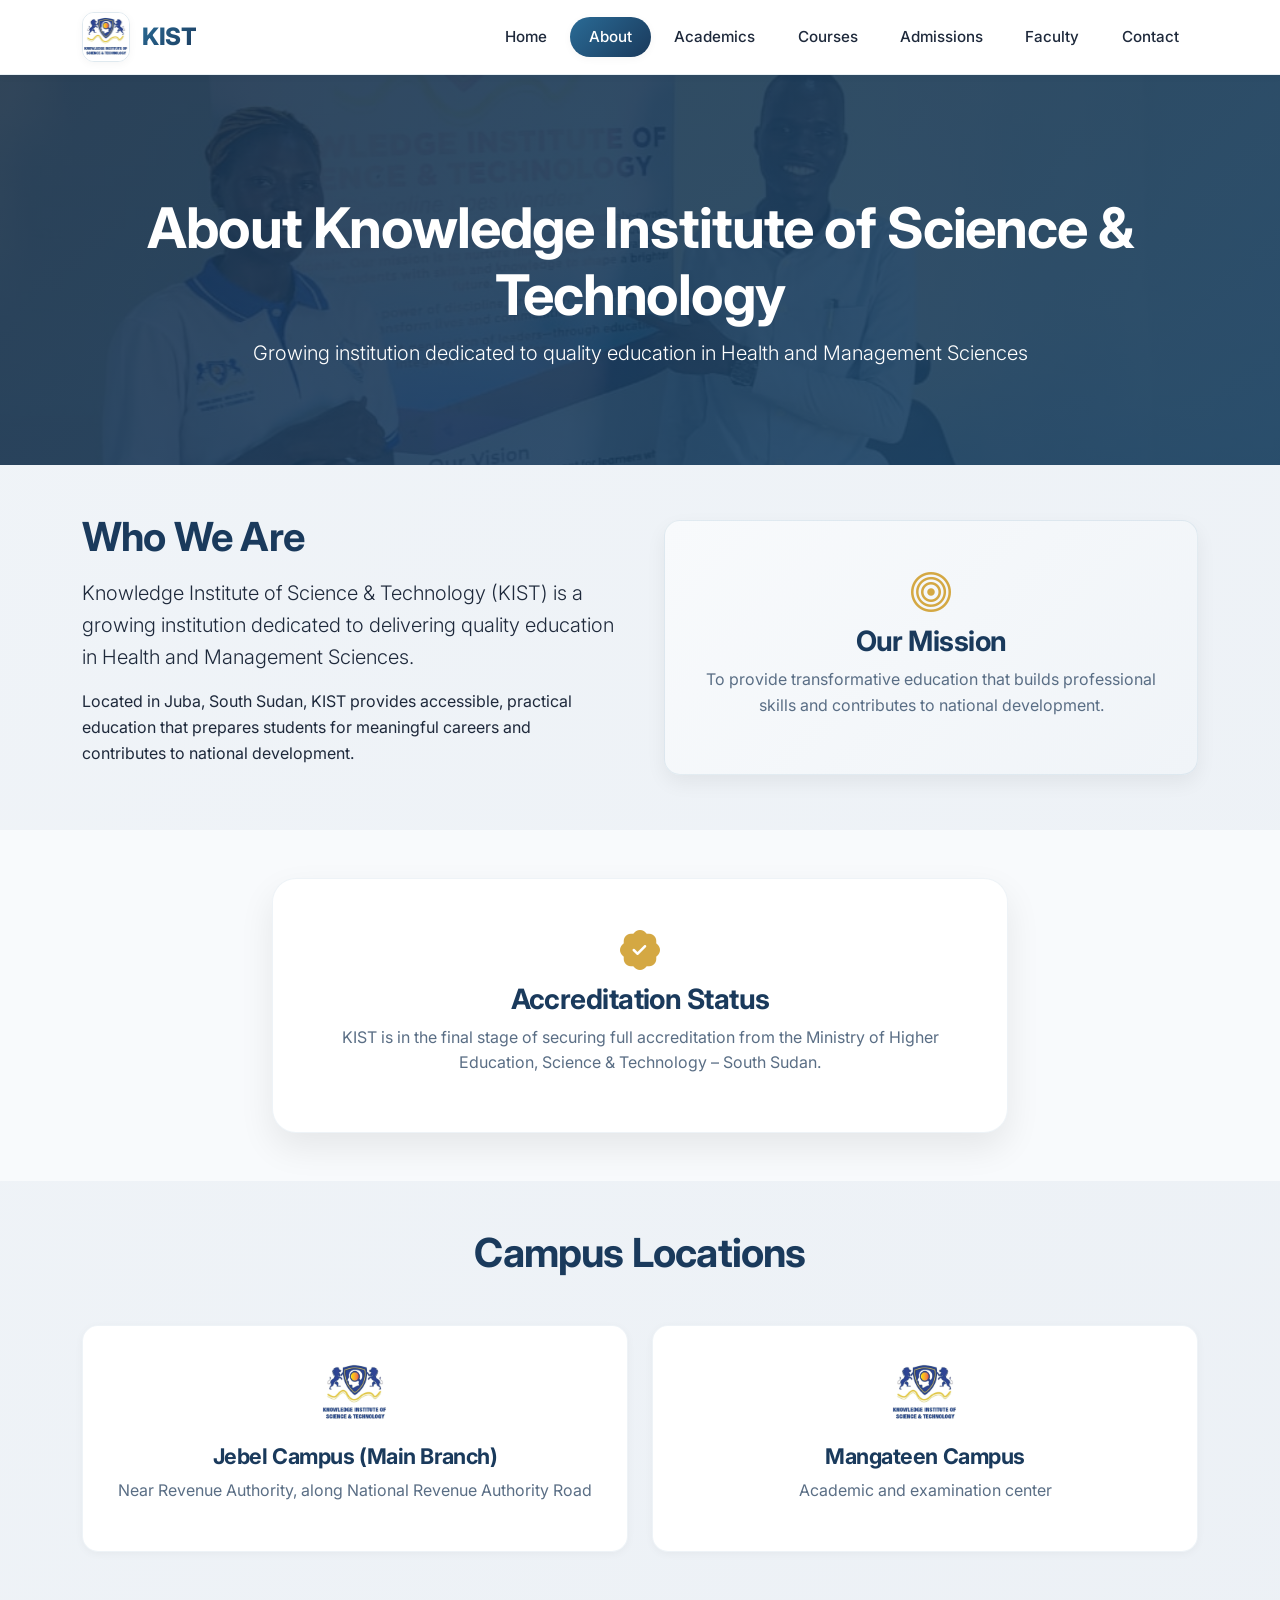
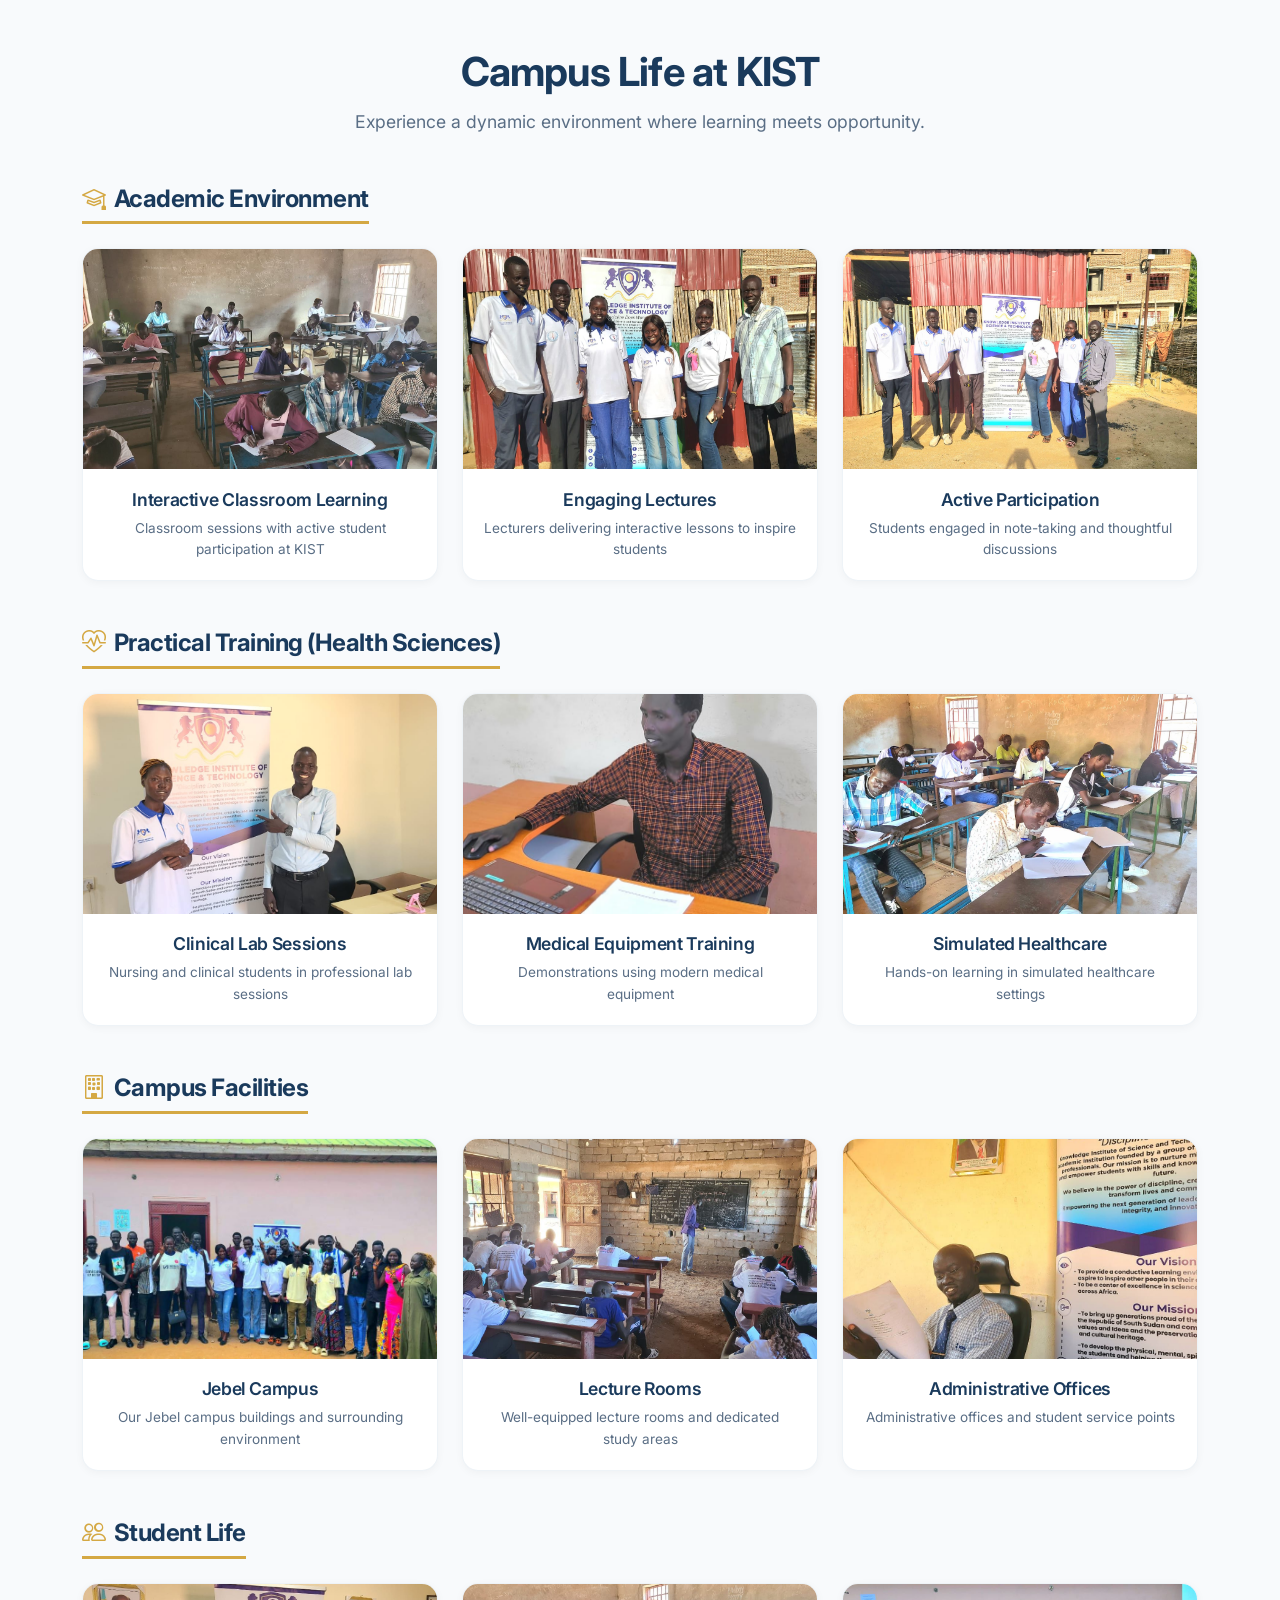
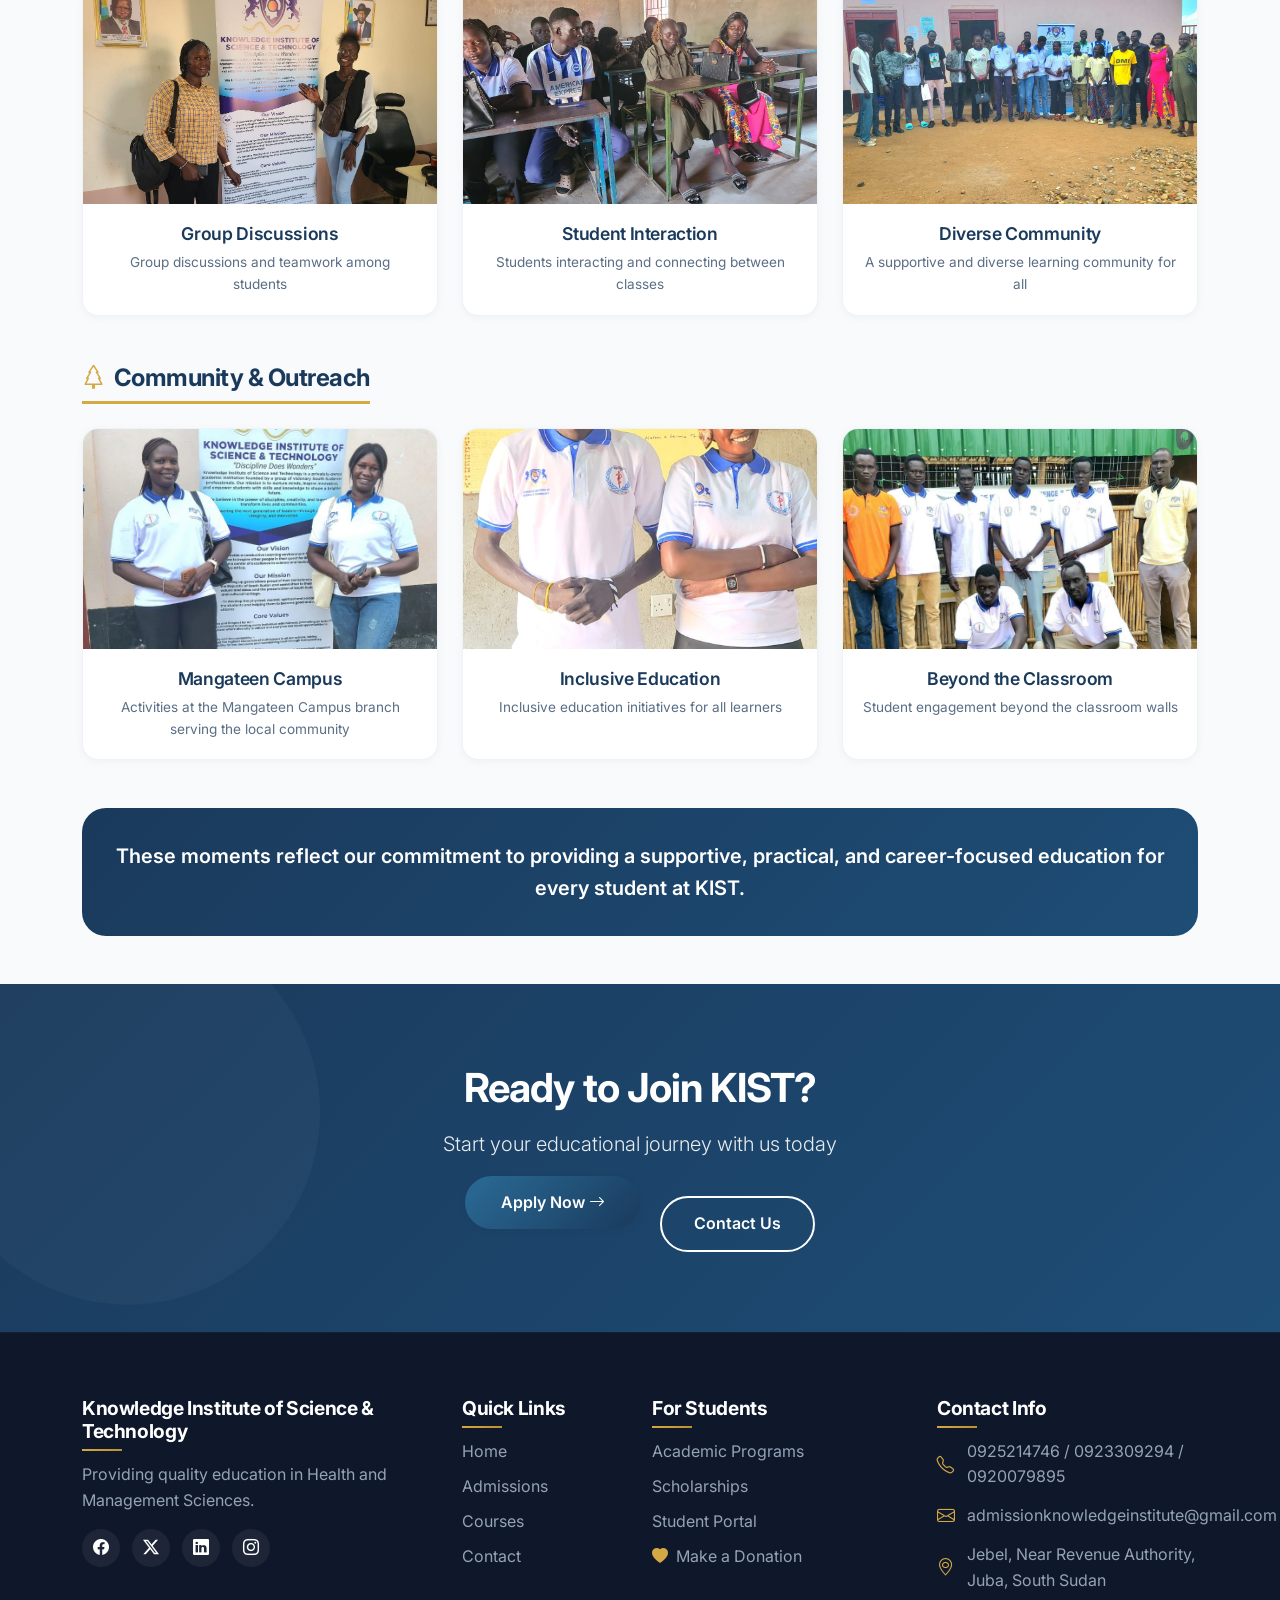
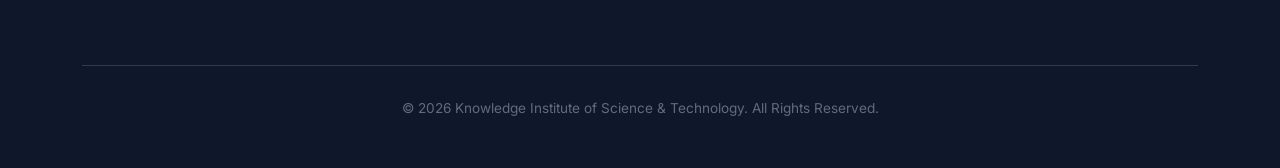
==== kist/about.html @ 772188c2 "Add files via upload" ====
<!DOCTYPE html>
<html lang="en">
<head>
  <meta charset="UTF-8">
  <meta name="viewport" content="width=device-width, initial-scale=1.0, viewport-fit=cover">
  <title>About Us – Knowledge Institute of Science & Technology</title>
  <!-- Google Fonts + Bootstrap + Icons + AOS -->
  <link href="https://fonts.googleapis.com/css2?family=Inter:opsz,wght@14..32,300;14..32,400;14..32,500;14..32,600;14..32,700;14..32,800&display=swap" rel="stylesheet">
  <link href="https://cdn.jsdelivr.net/npm/bootstrap@5.3.1/dist/css/bootstrap.min.css" rel="stylesheet">
  <link rel="stylesheet" href="https://cdn.jsdelivr.net/npm/bootstrap-icons@1.11.3/font/bootstrap-icons.min.css">
  <link href="https://unpkg.com/aos@2.3.1/dist/aos.css" rel="stylesheet">
  <link rel="stylesheet" href="css/style.css">
</head>
<body>

<!-- ========== HEADER ========== -->
<header class="site-header">
  <div class="container">
    <div class="header-inner">
      <div class="logo-area">
        <img src="images/logo.jpeg" alt="KIST Logo" class="logo-img" onerror="this.src='https://placehold.co/70x70?text=KIST'">
        <span class="logo-text">KIST</span>
      </div>
      <nav class="main-nav">
        <a href="index.html" class="nav-link">Home</a>
        <a href="about.html" class="nav-link active">About</a>
        <a href="academic.html" class="nav-link">Academics</a>
        <a href="courses.html" class="nav-link">Courses</a>
        <a href="admissions.html" class="nav-link">Admissions</a>
        <a href="faculty.html" class="nav-link">Faculty</a>
        <a href="contact.html" class="nav-link">Contact</a>
      </nav>
      <button class="mobile-toggle" id="mobileToggle" aria-label="Menu"><i class="bi bi-list"></i></button>
    </div>
  </div>
</header>

<!-- ========== PAGE TITLE WITH BACKGROUND IMAGE ========== -->
<section class="page-title-section" style="background: linear-gradient(rgba(0, 0, 0, 0.55), rgba(0, 0, 0, 0.55)), url('images/ki2.jpeg'); background-size: cover; background-position: center;">
  <div class="container text-center" data-aos="fade-up">
    <h1>About Knowledge Institute of Science & Technology</h1>
    <p class="lead">Growing institution dedicated to quality education in Health and Management Sciences</p>
  </div>
</section>

<!-- ========== WHO WE ARE ========== -->
<section class="who-we-are py-5">
  <div class="container">
    <div class="row align-items-center g-5">
      <div class="col-lg-6" data-aos="fade-right">
        <h2>Who We Are</h2>
        <p class="lead">Knowledge Institute of Science & Technology (KIST) is a growing institution dedicated to delivering quality education in Health and Management Sciences.</p>
        <p>Located in Juba, South Sudan, KIST provides accessible, practical education that prepares students for meaningful careers and contributes to national development.</p>
      </div>
      <div class="col-lg-6" data-aos="fade-left">
        <div class="mission-box">
          <i class="bi bi-bullseye fs-1 text-gold"></i>
          <h3>Our Mission</h3>
          <p>To provide transformative education that builds professional skills and contributes to national development.</p>
        </div>
      </div>
    </div>
  </div>
</section>

<!-- ========== ACCREDITATION STATUS ========== -->
<section class="accreditation-status py-5 bg-soft-light">
  <div class="container">
    <div class="row justify-content-center">
      <div class="col-lg-8 text-center" data-aos="fade-up">
        <div class="accreditation-card">
          <i class="bi bi-patch-check-fill fs-1 text-gold"></i>
          <h3>Accreditation Status</h3>
          <p>KIST is in the final stage of securing full accreditation from the Ministry of Higher Education, Science & Technology – South Sudan.</p>
        </div>
      </div>
    </div>
  </div>
</section>

<!-- ========== CAMPUS LOCATIONS WITH LOGOS ========== -->
<section class="campus-locations py-5">
  <div class="container">
    <div class="section-head text-center mb-5" data-aos="fade-up">
      <h2>Campus Locations</h2>
    </div>
    <div class="row g-4">
      <div class="col-md-6" data-aos="fade-up">
        <div class="location-card">
          <img src="images/logo.jpeg" alt="Jebel Campus" class="campus-logo-img" onerror="this.style.display='none'">
          <h4>Jebel Campus (Main Branch)</h4>
          <p>Near Revenue Authority, along National Revenue Authority Road</p>
        </div>
      </div>
      <div class="col-md-6" data-aos="fade-up" data-aos-delay="100">
        <div class="location-card">
          <img src="images/logo.jpeg" alt="Mangateen Campus" class="campus-logo-img" onerror="this.style.display='none'">
          <h4>Mangateen Campus</h4>
          <p>Academic and examination center</p>
        </div>
      </div>
    </div>
  </div>
</section>

<!-- ========== CAMPUS LIFE GALLERY SECTION ========== -->
<section class="about-gallery-section py-5 bg-soft-light">
  <div class="container">
    <div class="section-head text-center mb-5" data-aos="fade-up">
      <h2>Campus Life at KIST</h2>
      <p class="section-subtitle">Experience a dynamic environment where learning meets opportunity.</p>
    </div>

    <!-- Category 1: Academic Environment -->
    <div class="gallery-category mb-5" data-aos="fade-up">
      <h3 class="category-title"><i class="bi bi-mortarboard text-gold me-2"></i>Academic Environment</h3>
      <div class="row g-4">
        <div class="col-md-4">
          <div class="gallery-card">
            <img src="images/cl3.jpeg" alt="Classroom session at KIST" class="gallery-img" onerror="this.style.display='none'">
            <div class="gallery-caption"><h5>Interactive Classroom Learning</h5><p>Classroom sessions with active student participation at KIST</p></div>
          </div>
        </div>
        <div class="col-md-4">
          <div class="gallery-card">
            <img src="images/stud12.jpeg" alt="Interactive lecture at KIST" class="gallery-img" onerror="this.style.display='none'">
            <div class="gallery-caption"><h5>Engaging Lectures</h5><p>Lecturers delivering interactive lessons to inspire students</p></div>
          </div>
        </div>
        <div class="col-md-4">
          <div class="gallery-card">
            <img src="images/stud13.jpeg" alt="Student discussion at KIST" class="gallery-img" onerror="this.style.display='none'">
            <div class="gallery-caption"><h5>Active Participation</h5><p>Students engaged in note-taking and thoughtful discussions</p></div>
          </div>
        </div>
      </div>
    </div>

    <!-- Category 2: Practical Training (Health Sciences) -->
    <div class="gallery-category mb-5" data-aos="fade-up" data-aos-delay="50">
      <h3 class="category-title"><i class="bi bi-heart-pulse text-gold me-2"></i>Practical Training (Health Sciences)</h3>
      <div class="row g-4">
        <div class="col-md-4">
          <div class="gallery-card">
            <img src="images/ki2.jpeg" alt="Nursing lab at KIST" class="gallery-img" onerror="this.style.display='none'">
            <div class="gallery-caption"><h5>Clinical Lab Sessions</h5><p>Nursing and clinical students in professional lab sessions</p></div>
          </div>
        </div>
        <div class="col-md-4">
          <div class="gallery-card">
            <img src="images/stud15.jpeg" alt="Medical equipment training at KIST" class="gallery-img" onerror="this.style.display='none'">
            <div class="gallery-caption"><h5>Medical Equipment Training</h5><p>Demonstrations using modern medical equipment</p></div>
          </div>
        </div>
        <div class="col-md-4">
          <div class="gallery-card">
            <img src="images/stud14.jpeg" alt="Simulated healthcare training at KIST" class="gallery-img" onerror="this.style.display='none'">
            <div class="gallery-caption"><h5>Simulated Healthcare</h5><p>Hands-on learning in simulated healthcare settings</p></div>
          </div>
        </div>
      </div>
    </div>

    <!-- Category 3: Campus Facilities -->
    <div class="gallery-category mb-5" data-aos="fade-up" data-aos-delay="100">
      <h3 class="category-title"><i class="bi bi-building text-gold me-2"></i>Campus Facilities</h3>
      <div class="row g-4">
        <div class="col-md-4">
          <div class="gallery-card">
            <img src="images/back2.jpeg" alt="Jebel Campus KIST" class="gallery-img" onerror="this.style.display='none'">
            <div class="gallery-caption"><h5>Jebel Campus</h5><p>Our Jebel campus buildings and surrounding environment</p></div>
          </div>
        </div>
        <div class="col-md-4">
          <div class="gallery-card">
            <img src="images/cl2.jpeg" alt="Lecture room at KIST" class="gallery-img" onerror="this.style.display='none'">
            <div class="gallery-caption"><h5>Lecture Rooms</h5><p>Well-equipped lecture rooms and dedicated study areas</p></div>
          </div>
        </div>
        <div class="col-md-4">
          <div class="gallery-card">
            <img src="images/back5.jpeg" alt="Administrative office at KIST" class="gallery-img" onerror="this.style.display='none'">
            <div class="gallery-caption"><h5>Administrative Offices</h5><p>Administrative offices and student service points</p></div>
          </div>
        </div>
      </div>
    </div>

    <!-- Category 4: Student Life -->
    <div class="gallery-category mb-5" data-aos="fade-up" data-aos-delay="150">
      <h3 class="category-title"><i class="bi bi-people text-gold me-2"></i>Student Life</h3>
      <div class="row g-4">
        <div class="col-md-4">
          <div class="gallery-card">
            <img src="images/stud2.jpeg" alt="Group discussion at KIST" class="gallery-img" onerror="this.style.display='none'">
            <div class="gallery-caption"><h5>Group Discussions</h5><p>Group discussions and teamwork among students</p></div>
          </div>
        </div>
        <div class="col-md-4">
          <div class="gallery-card">
            <img src="images/stud3.jpeg" alt="Students interacting at KIST" class="gallery-img" onerror="this.style.display='none'">
            <div class="gallery-caption"><h5>Student Interaction</h5><p>Students interacting and connecting between classes</p></div>
          </div>
        </div>
        <div class="col-md-4">
          <div class="gallery-card">
            <img src="images/co1.jpeg" alt="Diverse community at KIST" class="gallery-img" onerror="this.style.display='none'">
            <div class="gallery-caption"><h5>Diverse Community</h5><p>A supportive and diverse learning community for all</p></div>
          </div>
        </div>
      </div>
    </div>

    <!-- Category 5: Community & Outreach -->
    <div class="gallery-category mb-5" data-aos="fade-up" data-aos-delay="200">
      <h3 class="category-title"><i class="bi bi-tree text-gold me-2"></i>Community & Outreach</h3>
      <div class="row g-4">
        <div class="col-md-4">
          <div class="gallery-card">
            <img src="images/ki1.jpeg" alt="Mangateen Campus" class="gallery-img" onerror="this.style.display='none'">
            <div class="gallery-caption"><h5>Mangateen Campus</h5><p>Activities at the Mangateen Campus branch serving the local community</p></div>
          </div>
        </div>
        <div class="col-md-4">
          <div class="gallery-card">
            <img src="images/stud1.jpeg" alt="Outreach program at KIST" class="gallery-img" onerror="this.style.display='none'">
            <div class="gallery-caption"><h5>Inclusive Education</h5><p>Inclusive education initiatives for all learners</p></div>
          </div>
        </div>
        <div class="col-md-4">
          <div class="gallery-card">
            <img src="images/back00.jpeg" alt="Community engagement at KIST" class="gallery-img" onerror="this.style.display='none'">
            <div class="gallery-caption"><h5>Beyond the Classroom</h5><p>Student engagement beyond the classroom walls</p></div>
          </div>
        </div>
      </div>
    </div>

    <!-- Closing Line -->
    <div class="row mt-5">
      <div class="col-12 text-center" data-aos="fade-up">
        <div class="gallery-closing">
          <p class="lead fw-semibold">These moments reflect our commitment to providing a supportive, practical, and career-focused education for every student at KIST.</p>
        </div>
      </div>
    </div>
  </div>
</section>

<!-- ========== CTA SECTION ========== -->
<section class="cta-banner">
  <div class="container text-center">
    <h2>Ready to Join KIST?</h2>
    <p class="lead">Start your educational journey with us today</p>
    <a href="admissions.html" class="btn-gold btn-lg me-3">Apply Now <i class="bi bi-arrow-right"></i></a>
    <a href="contact.html" class="btn-outline-light-custom">Contact Us</a>
  </div>
</section>

<!-- ========== FOOTER ========== -->
<footer>
  <div class="container">
    <div class="row">
      <div class="col-lg-4 mb-4">
        <h5>Knowledge Institute of Science & Technology</h5>
        <p>Providing quality education in Health and Management Sciences.</p>
        <div class="social-icons">
          <a href="https://www.facebook.com/nextstep211" target="_blank"><i class="bi bi-facebook"></i></a>
          <a href="#"><i class="bi bi-twitter-x"></i></a>
          <a href="#"><i class="bi bi-linkedin"></i></a>
          <a href="#"><i class="bi bi-instagram"></i></a>
        </div>
      </div>
      <div class="col-lg-2 col-md-6 mb-4">
        <h5>Quick Links</h5>
        <ul>
          <li><a href="index.html">Home</a></li>
          <li><a href="admissions.html">Admissions</a></li>
          <li><a href="courses.html">Courses</a></li>
          <li><a href="contact.html">Contact</a></li>
        </ul>
      </div>
      <div class="col-lg-3 col-md-6 mb-4">
        <h5>For Students</h5>
        <ul>
          <li><a href="academic.html">Academic Programs</a></li>
          <li><a href="#">Scholarships</a></li>
          <li><a href="#">Student Portal</a></li>
          <li><a href="mailto:partnerkist@gmail.com?subject=Donation%20Inquiry" class="donation-link"><i class="bi bi-heart-fill text-gold me-2"></i>Make a Donation</a></li>
        </ul>
      </div>
      <div class="col-lg-3 mb-4">
        <h5>Contact Info</h5>
        <ul class="contact-list">
          <li><i class="bi bi-telephone"></i> 0925214746 / 0923309294 / 0920079895</li>
          <li><i class="bi bi-envelope"></i> admissionknowledgeinstitute@gmail.com</li>
          <li><i class="bi bi-geo-alt"></i> Jebel, Near Revenue Authority, Juba, South Sudan</li>
        </ul>
      </div>
    </div>
    <hr>
    <div class="copyright">
      <p>© 2026 Knowledge Institute of Science & Technology. All Rights Reserved.</p>
    </div>
  </div>
</footer>


<script src="https://cdn.jsdelivr.net/npm/bootstrap@5.3.1/dist/js/bootstrap.bundle.min.js"></script>
<script src="https://unpkg.com/aos@2.3.1/dist/aos.js"></script>
<script src="js/script.js"></script>
<script> AOS.init({ duration: 800, once: true }); </script>
</body>
</html>
---- kist/css/style.css ----
/* ========================================
   KIST UNIVERSITY - ELEGANT BLUE THEME
   Clean, Professional, Sophisticated Design
   Reduced Animations Version
   ======================================== */

/* ---------- CSS VARIABLES / ROOT ---------- */
:root {
    --primary-dark: #1a3a5c;
    --primary-deep: #1e4d76;
    --primary-mid: #2a6b96;
    --primary-light: #3a86b8;
    --accent-gold: #d4a843;
    --accent-gold-dark: #b8922e;
    --accent-gold-light: #faf5e8;
    --accent-gold-gradient: linear-gradient(135deg, #d4a843, #b8922e);
    --gray-light: #f8fafc;
    --gray-mid: #eef2f8;
    --gray-dark: #64748b;
    --text-dark: #1e293b;
    --text-muted: #5a6e85;
    --white: #ffffff;
    --black: #0f172a;
    --shadow-sm: 0 2px 8px rgba(0, 0, 0, 0.04);
    --shadow-md: 0 8px 20px rgba(0, 0, 0, 0.06);
    --shadow-lg: 0 15px 35px rgba(0, 0, 0, 0.08);
    --shadow-xl: 0 25px 45px rgba(0, 0, 0, 0.1);
    --border-radius: 1rem;
    --border-radius-sm: 0.75rem;
    --border-radius-lg: 1.5rem;
    /* Reduced animation - slower and smoother */
    --transition: all 0.4s ease-out;
}

* {
    margin: 0;
    padding: 0;
    box-sizing: border-box;
}

body {
    font-family: 'Inter', sans-serif;
    color: var(--text-dark);
    line-height: 1.6;
    background: linear-gradient(135deg, #f0f4f8 0%, #e8edf3 100%);
    overflow-x: hidden;
    scroll-behavior: smooth;
}

/* ---------- TYPOGRAPHY ---------- */
h1, h2, h3, h4, h5, h6 {
    font-weight: 700;
    line-height: 1.2;
    letter-spacing: -0.02em;
    color: var(--primary-dark);
}

h1 { font-size: 3.5rem; }
h2 { font-size: 2.5rem; margin-bottom: 1rem; position: relative; }
h3 { font-size: 1.75rem; }
h4 { font-size: 1.35rem; }

.section-title {
    font-size: 2.2rem;
    margin-bottom: 0.75rem;
    position: relative;
    display: inline-block;
    color: var(--primary-dark);
}

.section-title:after {
    content: '';
    position: absolute;
    bottom: -12px;
    left: 50%;
    transform: translateX(-50%);
    width: 60px;
    height: 3px;
    background: var(--accent-gold-gradient);
    border-radius: 3px;
}

.section-subtitle {
    color: var(--text-muted);
    font-size: 1.1rem;
    max-width: 700px;
    margin: 0 auto;
}

.section-head {
    text-align: center;
    margin-bottom: 3rem;
}

.section-head h2 {
    margin-bottom: 0.75rem;
    color: var(--primary-dark);
}

.highlight {
    background: var(--accent-gold-gradient);
    -webkit-background-clip: text;
    background-clip: text;
    color: transparent;
}

.text-gold {
    color: var(--accent-gold) !important;
}

.bg-soft-light {
    background-color: var(--gray-light);
}

/* ---------- HEADER & NAVIGATION ---------- */
.site-header {
    background-color: var(--white);
    padding: 0.75rem 0;
    position: sticky;
    top: 0;
    z-index: 1030;
    box-shadow: var(--shadow-sm);
    backdrop-filter: blur(10px);
    background-color: rgba(255, 255, 255, 0.98);
    border-bottom: 1px solid rgba(42, 107, 150, 0.1);
}

.header-inner {
    display: flex;
    justify-content: space-between;
    align-items: center;
    flex-wrap: wrap;
}

.logo-area {
    display: flex;
    align-items: center;
    gap: 0.75rem;
}

.logo-img {
    height: 50px;
    width: auto;
    border-radius: 12px;
    object-fit: cover;
    box-shadow: var(--shadow-sm);
    border: 1px solid rgba(42, 107, 150, 0.15);
}

.logo-text {
    font-size: 1.5rem;
    font-weight: 800;
    letter-spacing: -0.5px;
    background: linear-gradient(135deg, var(--primary-mid), var(--primary-dark));
    -webkit-background-clip: text;
    background-clip: text;
    color: transparent;
}

.main-nav {
    display: flex;
    gap: 0.25rem;
    flex-wrap: wrap;
}

.main-nav .nav-link {
    color: var(--text-dark);
    text-decoration: none;
    padding: 0.5rem 1.2rem;
    font-weight: 500;
    border-radius: 50px;
    transition: var(--transition);
    font-size: 0.95rem;
}

.main-nav .nav-link:hover,
.main-nav .nav-link.active {
    background: linear-gradient(135deg, var(--primary-mid), var(--primary-dark));
    color: var(--white);
    box-shadow: var(--shadow-sm);
}

.mobile-toggle {
    display: none;
    background: none;
    border: none;
    color: var(--primary-dark);
    font-size: 1.8rem;
    cursor: pointer;
}

/* Responsive Nav */
@media (max-width: 992px) {
    .main-nav {
        display: none;
        width: 100%;
        flex-direction: column;
        align-items: center;
        margin-top: 1rem;
        background: var(--white);
        padding: 1rem;
        border-radius: var(--border-radius-sm);
        box-shadow: var(--shadow-md);
    }
    .main-nav.show {
        display: flex;
    }
    .mobile-toggle {
        display: block;
    }
    .header-inner {
        flex-wrap: wrap;
    }
}

/* ---------- BUTTONS ---------- */
.btn-gold {
    background: linear-gradient(135deg, var(--primary-mid), var(--primary-dark));
    color: var(--white);
    font-weight: 600;
    padding: 0.85rem 2.2rem;
    border-radius: 50px;
    text-decoration: none;
    display: inline-block;
    transition: var(--transition);
    border: none;
    font-size: 1rem;
    box-shadow: var(--shadow-sm);
    position: relative;
    overflow: hidden;
}

.btn-gold:hover {
    transform: translateY(-3px);
    box-shadow: var(--shadow-md);
    color: var(--white);
}

.btn-outline-light-custom {
    background: transparent;
    border: 2px solid var(--white);
    color: var(--white);
    padding: 0.8rem 2rem;
    border-radius: 50px;
    font-weight: 600;
    text-decoration: none;
    transition: var(--transition);
    display: inline-block;
}

.btn-outline-light-custom:hover {
    background: var(--white);
    color: var(--primary-dark);
    transform: translateY(-3px);
}

.btn-outline-primary-custom {
    border: 2px solid var(--primary-mid);
    color: var(--primary-mid);
    padding: 0.6rem 1.6rem;
    border-radius: 50px;
    text-decoration: none;
    font-weight: 600;
    transition: var(--transition);
    display: inline-block;
    background: transparent;
}

.btn-outline-primary-custom:hover {
    background: var(--primary-mid);
    color: var(--white);
    transform: translateY(-3px);
}

.btn-sm {
    padding: 0.4rem 1.2rem;
    font-size: 0.85rem;
}

/* ---------- HERO SECTION WITH BACKGROUND IMAGES ---------- */
.hero-section {
    position: relative;
    min-height: 85vh;
    display: flex;
    align-items: center;
    text-align: center;
    color: var(--white);
    overflow: hidden;
}

.hero-slider {
    position: absolute;
    top: 0;
    left: 0;
    width: 100%;
    height: 100%;
    z-index: 0;
}

.hero-slider .slide {
    position: absolute;
    top: 0;
    left: 0;
    width: 100%;
    height: 100%;
    background-size: cover;
    background-position: center;
    opacity: 0;
    transition: opacity 1s ease-in-out;
    z-index: 0;
}

.hero-slider .slide.active {
    opacity: 1;
}

/* Darker blue overlay for better text contrast */
.hero-overlay {
    position: absolute;
    top: 0;
    left: 0;
    width: 100%;
    height: 100%;
    background: linear-gradient(135deg, rgba(26, 58, 92, 0.75), rgba(30, 77, 118, 0.8));
    z-index: 1;
}

.hero-section .container {
    position: relative;
    z-index: 2;
}

.hero-content {
    max-width: 800px;
    margin: 0 auto;
    padding: 3rem 0;
}

.hero-section h1 {
    font-size: 3.2rem;
    margin-bottom: 1.2rem;
    text-shadow: 2px 2px 8px rgba(0, 0, 0, 0.3);
    color: #ffffff !important;
}

.hero-section h1 .highlight {
    background: var(--accent-gold-gradient);
    -webkit-background-clip: text;
    background-clip: text;
    color: transparent;
    text-shadow: none;
}

.hero-subheadline {
    font-size: 1.2rem;
    margin-bottom: 2rem;
    opacity: 0.95;
    color: #ffffff !important;
}

/* Slider Navigation Dots */
.slider-dots {
    position: absolute;
    bottom: 30px;
    left: 50%;
    transform: translateX(-50%);
    display: flex;
    gap: 12px;
    z-index: 10;
}

.slider-dots .dot {
    width: 10px;
    height: 10px;
    background-color: rgba(255, 255, 255, 0.5);
    border-radius: 50%;
    cursor: pointer;
    transition: all 0.3s ease;
}

.slider-dots .dot.active {
    background-color: var(--accent-gold);
    width: 30px;
    border-radius: 10px;
}

.slider-dots .dot:hover {
    background-color: var(--accent-gold);
}

/* ---------- PAGE TITLE SECTION ---------- */
.page-title-section {
    padding: 120px 0 80px;
    background-size: cover;
    background-position: center;
    background-repeat: no-repeat;
    color: white;
    text-align: center;
    min-height: 320px;
    display: flex;
    align-items: center;
    width: 100%;
    position: relative;
}

/* Darker blue overlay for page titles */
.page-title-section::before {
    content: '';
    position: absolute;
    top: 0;
    left: 0;
    width: 100%;
    height: 100%;
    background: linear-gradient(135deg, rgba(26, 58, 92, 0.75), rgba(30, 77, 118, 0.8));
    z-index: 0;
}

.page-title-section .container {
    position: relative;
    z-index: 1;
}

.page-title-section h1 {
    color: #ffffff !important;
}

.page-title-section .lead {
    color: #ffffff !important;
}

/* ---------- QUICK INFO SECTION ---------- */
.info-card {
    background: var(--white);
    padding: 1.5rem;
    border-radius: var(--border-radius);
    box-shadow: var(--shadow-sm);
    transition: var(--transition);
    border: 1px solid rgba(42, 107, 150, 0.08);
}

.info-card:hover {
    transform: translateY(-5px);
    box-shadow: var(--shadow-lg);
    border-color: var(--primary-mid);
}

.info-card i {
    color: var(--primary-mid);
    margin-bottom: 0.75rem;
}

.info-card h5 {
    color: var(--primary-dark);
}

.info-card p {
    color: var(--text-muted);
}

/* ---------- NEWS SECTION ---------- */
.news-card-highlight {
    background: linear-gradient(135deg, #1a3a5c, #1e4d76);
    color: var(--white);
    padding: 2.5rem;
    border-radius: var(--border-radius-lg);
    text-align: center;
    box-shadow: var(--shadow-lg);
    position: relative;
    overflow: hidden;
}

.news-card-highlight:before {
    content: '';
    position: absolute;
    top: -50%;
    right: -50%;
    width: 200%;
    height: 200%;
    background: radial-gradient(circle, rgba(255,255,255,0.05) 0%, transparent 70%);
    pointer-events: none;
}

.news-badge {
    background: var(--accent-gold-gradient);
    color: var(--white);
    display: inline-block;
    padding: 0.25rem 1rem;
    border-radius: 50px;
    font-size: 0.8rem;
    font-weight: 600;
    margin-bottom: 1rem;
}

/* ---------- PROGRAM CATEGORY CARDS ---------- */
.program-category-card {
    padding: 2.5rem;
    border-radius: var(--border-radius-lg);
    text-align: center;
    color: var(--white);
    transition: var(--transition);
    position: relative;
    overflow: hidden;
}

.program-category-card:before {
    content: '';
    position: absolute;
    top: 0;
    left: 0;
    width: 100%;
    height: 100%;
    background: linear-gradient(135deg, rgba(255,255,255,0.08), transparent);
    pointer-events: none;
}

.program-category-card.health-bg {
    background: linear-gradient(135deg, #2a6b96, #1e4d76);
}

.program-category-card.management-bg {
    background: linear-gradient(135deg, #3a86b8, #2a6b96);
}

.program-category-card:hover {
    transform: translateY(-6px);
    box-shadow: var(--shadow-xl);
}

.program-category-card i {
    font-size: 3rem;
    margin-bottom: 1rem;
    color: var(--accent-gold);
}

/* ---------- FEATURE CARDS ---------- */
.feature-card-small {
    background: var(--white);
    padding: 1.8rem;
    border-radius: var(--border-radius);
    text-align: center;
    box-shadow: var(--shadow-sm);
    transition: var(--transition);
    border: 1px solid rgba(42, 107, 150, 0.08);
}

.feature-card-small i {
    font-size: 2.2rem;
    color: var(--primary-mid);
    margin-bottom: 0.75rem;
}

.feature-card-small h5 {
    color: var(--primary-dark);
}

.feature-card-small p {
    color: var(--text-muted);
}

.feature-card-small:hover {
    transform: translateY(-5px);
    box-shadow: var(--shadow-lg);
    border-color: var(--primary-mid);
}

/* ---------- CTA BANNER ---------- */
.cta-banner {
    background: linear-gradient(135deg, #1a3a5c, #1e4d76);
    color: var(--white);
    padding: 5rem 0;
    text-align: center;
    position: relative;
    overflow: hidden;
}

.cta-banner:before {
    content: '';
    position: absolute;
    top: 0;
    left: 0;
    width: 100%;
    height: 100%;
    background: url('data:image/svg+xml,<svg xmlns="http://www.w3.org/2000/svg" viewBox="0 0 1000 1000" fill="none"><circle cx="100" cy="100" r="150" fill="rgba(255,255,255,0.03)"/><circle cx="800" cy="800" r="200" fill="rgba(255,255,255,0.03)"/></svg>');
    background-size: cover;
    pointer-events: none;
}

.cta-banner h2 {
    font-size: 2.5rem;
    margin-bottom: 1rem;
    color: var(--white);
}

.cta-banner .lead {
    color: rgba(255,255,255,0.9);
}

/* ---------- FOOTER ---------- */
footer {
    background-color: #0f172a;
    color: #94a3b8;
    padding: 4rem 0 2rem;
    border-top: 1px solid rgba(42, 107, 150, 0.1);
}

footer h5 {
    color: var(--white);
    margin-bottom: 1.2rem;
    font-size: 1.2rem;
    position: relative;
    display: inline-block;
}

footer h5:after {
    content: '';
    position: absolute;
    bottom: -8px;
    left: 0;
    width: 40px;
    height: 2px;
    background: var(--accent-gold-gradient);
}

footer ul {
    list-style: none;
    padding: 0;
}

footer ul li {
    margin-bottom: 0.6rem;
}

footer ul li a {
    color: #94a3b8;
    text-decoration: none;
    transition: var(--transition);
}

footer ul li a:hover {
    color: var(--accent-gold);
    padding-left: 5px;
}

.social-icons a {
    display: inline-flex;
    align-items: center;
    justify-content: center;
    width: 38px;
    height: 38px;
    background: rgba(255, 255, 255, 0.06);
    border-radius: 50%;
    margin-right: 0.5rem;
    color: var(--white);
    transition: var(--transition);
}

.social-icons a:hover {
    background: var(--accent-gold-gradient);
    transform: translateY(-3px);
    color: var(--black);
}

.contact-list li {
    display: flex;
    align-items: center;
    gap: 0.75rem;
    margin-bottom: 0.75rem;
    color: #94a3b8;
}

.contact-list i {
    color: var(--accent-gold);
    font-size: 1.1rem;
}

hr {
    background-color: rgba(255, 255, 255, 0.06);
    margin: 2rem 0;
}

.copyright {
    text-align: center;
    font-size: 0.85rem;
    opacity: 0.6;
    color: #94a3b8;
}

/* ---------- ABOUT PAGE ---------- */
.mission-box {
    background: linear-gradient(135deg, #f8fafc, #f0f4f8);
    padding: 2.5rem;
    border-radius: var(--border-radius);
    text-align: center;
    box-shadow: var(--shadow-md);
    border: 1px solid rgba(42, 107, 150, 0.1);
}

.mission-box h3 {
    color: var(--primary-dark);
}

.mission-box p {
    color: var(--text-muted);
}

.accreditation-card {
    background: var(--white);
    padding: 2.5rem;
    border-radius: var(--border-radius-lg);
    box-shadow: var(--shadow-lg);
    text-align: center;
    border: 1px solid rgba(42, 107, 150, 0.08);
}

.accreditation-card h3 {
    color: var(--primary-dark);
}

.accreditation-card p {
    color: var(--text-muted);
}

.location-card {
    background: var(--white);
    padding: 2rem;
    border-radius: var(--border-radius);
    box-shadow: var(--shadow-sm);
    text-align: center;
    transition: var(--transition);
    border: 1px solid rgba(42, 107, 150, 0.08);
}

.location-card h4 {
    color: var(--primary-dark);
}

.location-card p {
    color: var(--text-muted);
}

.location-card:hover {
    transform: translateY(-5px);
    box-shadow: var(--shadow-lg);
    border-color: var(--primary-mid);
}

/* ---------- ACADEMICS PAGE ---------- */
.structure-card, .mode-card {
    background: var(--white);
    padding: 2rem;
    border-radius: var(--border-radius);
    box-shadow: var(--shadow-sm);
    text-align: center;
    height: 100%;
    transition: var(--transition);
    border: 1px solid rgba(42, 107, 150, 0.08);
}

.structure-card h3, .mode-card h3 {
    color: var(--primary-dark);
}

.structure-card p, .mode-card p {
    color: var(--text-muted);
}

.structure-card:hover, .mode-card:hover {
    transform: translateY(-5px);
    box-shadow: var(--shadow-lg);
    border-color: var(--primary-mid);
}

.duration {
    font-size: 1.2rem;
    font-weight: 600;
    color: var(--accent-gold);
}

.faculty-overview-card {
    background: var(--white);
    padding: 2rem;
    border-radius: var(--border-radius);
    box-shadow: var(--shadow-sm);
    height: 100%;
    transition: var(--transition);
    border: 1px solid rgba(42, 107, 150, 0.08);
}

.faculty-overview-card h3 {
    color: var(--primary-dark);
}

.faculty-overview-card p {
    color: var(--text-muted);
}

.faculty-overview-card:hover {
    transform: translateY(-5px);
    box-shadow: var(--shadow-md);
    border-color: var(--primary-mid);
}

.faculty-overview-card ul {
    list-style: none;
    padding: 0;
    margin: 1rem 0;
}

.faculty-overview-card ul li {
    margin-bottom: 0.5rem;
    color: var(--text-muted);
}

.faculty-overview-card ul li i {
    color: var(--accent-gold);
    margin-right: 0.5rem;
}

/* ---------- COURSES PAGE ---------- */
.course-detailed-card {
    background: var(--white);
    padding: 1.8rem;
    border-radius: var(--border-radius);
    box-shadow: var(--shadow-sm);
    text-align: center;
    transition: var(--transition);
    height: 100%;
    border: 1px solid rgba(42, 107, 150, 0.08);
}

.course-detailed-card h3 {
    color: var(--primary-dark);
}

.course-detailed-card p {
    color: var(--text-muted);
}

.course-detailed-card:hover {
    transform: translateY(-5px);
    box-shadow: var(--shadow-lg);
    border-color: var(--primary-mid);
}

.course-icon i {
    font-size: 2rem;
    color: var(--primary-mid);
}

.course-info {
    display: flex;
    justify-content: center;
    gap: 1rem;
    margin: 1rem 0;
    font-size: 0.9rem;
    color: var(--text-muted);
}

.cert-simple-card {
    background: var(--white);
    padding: 1.5rem;
    border-radius: var(--border-radius);
    text-align: center;
    box-shadow: var(--shadow-sm);
    transition: var(--transition);
    border: 1px solid rgba(42, 107, 150, 0.08);
}

.cert-simple-card h5 {
    color: var(--primary-dark);
}

.cert-simple-card i {
    color: var(--primary-mid);
}

.cert-simple-card:hover {
    transform: translateY(-5px);
    box-shadow: var(--shadow-md);
    border-color: var(--primary-mid);
}

/* ---------- ADMISSIONS PAGE ---------- */
.requirements-card {
    background: var(--white);
    padding: 2rem;
    border-radius: var(--border-radius);
    box-shadow: var(--shadow-sm);
    height: 100%;
    border: 1px solid rgba(42, 107, 150, 0.08);
}

.requirements-card h3 {
    color: var(--primary-dark);
}

.requirements-list {
    list-style: none;
    padding: 0;
    margin-top: 1rem;
}

.requirements-list li {
    margin-bottom: 0.75rem;
    display: flex;
    align-items: center;
    gap: 0.75rem;
    color: var(--text-muted);
}

.apply-step-card {
    background: var(--white);
    padding: 2rem;
    border-radius: var(--border-radius);
    box-shadow: var(--shadow-sm);
    text-align: center;
    position: relative;
    transition: var(--transition);
    border: 1px solid rgba(42, 107, 150, 0.08);
}

.apply-step-card h4 {
    color: var(--primary-dark);
}

.apply-step-card p {
    color: var(--text-muted);
}

.apply-step-card:hover {
    transform: translateY(-5px);
    box-shadow: var(--shadow-md);
    border-color: var(--primary-mid);
}

.step-number {
    position: absolute;
    top: -15px;
    left: 20px;
    background: linear-gradient(135deg, var(--primary-mid), var(--primary-dark));
    color: var(--white);
    width: 35px;
    height: 35px;
    border-radius: 50%;
    display: flex;
    align-items: center;
    justify-content: center;
    font-weight: bold;
    font-size: 1.2rem;
}

.info-card-blue {
    background: var(--gray-light);
    padding: 2rem;
    border-radius: var(--border-radius);
    text-align: center;
    border: 1px solid rgba(42, 107, 150, 0.08);
}

.info-card-blue h3 {
    color: var(--primary-dark);
}

.info-card-blue p {
    color: var(--text-muted);
}

.fee-card {
    background: var(--white);
    padding: 2rem;
    border-radius: var(--border-radius);
    text-align: center;
    box-shadow: var(--shadow-sm);
    transition: var(--transition);
    border: 1px solid rgba(42, 107, 150, 0.08);
}

.fee-card h3 {
    color: var(--primary-dark);
}

.fee-card:hover {
    transform: translateY(-5px);
    box-shadow: var(--shadow-md);
    border-color: var(--primary-mid);
}

.fee-card.health-fee {
    border-top: 4px solid var(--primary-mid);
}

.fee-card.management-fee {
    border-top: 4px solid var(--accent-gold);
}

.fee-amount {
    font-size: 2rem;
    font-weight: 800;
    color: var(--primary-dark);
    margin: 1rem 0;
}

.date-card {
    background: var(--white);
    padding: 1.5rem;
    border-radius: var(--border-radius);
    text-align: center;
    box-shadow: var(--shadow-sm);
    border: 1px solid rgba(42, 107, 150, 0.08);
}

.date-card h4 {
    color: var(--primary-dark);
}

.date-card p {
    color: var(--text-muted);
}

/* ---------- FACULTY PAGE ---------- */
.faculty-placeholder-card {
    background: var(--white);
    padding: 2rem;
    border-radius: var(--border-radius);
    text-align: center;
    box-shadow: var(--shadow-sm);
    transition: var(--transition);
    border: 1px solid rgba(42, 107, 150, 0.08);
}

.faculty-placeholder-card h4 {
    color: var(--primary-dark);
}

.faculty-placeholder-card p {
    color: var(--text-muted);
}

.faculty-placeholder-card:hover {
    transform: translateY(-5px);
    box-shadow: var(--shadow-lg);
    border-color: var(--primary-mid);
}

.faculty-placeholder-card .badge {
    background: rgba(42, 107, 150, 0.1);
    color: var(--primary-mid);
    padding: 0.3rem 0.8rem;
    border-radius: 50px;
    font-size: 0.8rem;
}

/* ---------- CONTACT PAGE ---------- */
.contact-card {
    background: var(--white);
    padding: 2rem;
    border-radius: var(--border-radius);
    box-shadow: var(--shadow-sm);
    transition: var(--transition);
    border: 1px solid rgba(42, 107, 150, 0.08);
}

.contact-card h3 {
    color: var(--primary-dark);
}

.contact-card p {
    color: var(--text-muted);
}

.contact-card:hover {
    transform: translateY(-5px);
    box-shadow: var(--shadow-lg);
    border-color: var(--primary-mid);
}

.form-container {
    background: var(--white);
    padding: 2rem;
    border-radius: var(--border-radius-lg);
    box-shadow: var(--shadow-lg);
    border: 1px solid rgba(42, 107, 150, 0.08);
}

.form-container h3 {
    color: var(--primary-dark);
}

.form-container label {
    color: var(--text-muted);
}

.form-container .form-control, 
.form-container .form-select {
    background-color: var(--white);
    border: 1px solid rgba(42, 107, 150, 0.2);
    color: var(--text-dark);
}

.form-container .form-control:focus,
.form-container .form-select:focus {
    border-color: var(--primary-mid);
    box-shadow: 0 0 0 0.2rem rgba(42, 107, 150, 0.2);
}

.map-container {
    background: var(--white);
    padding: 2rem;
    border-radius: var(--border-radius-lg);
    box-shadow: var(--shadow-lg);
    border: 1px solid rgba(42, 107, 150, 0.08);
}

.map-container h3 {
    color: var(--primary-dark);
}

/* ---------- PARTNERS SECTION ---------- */
.partner-card {
    background: var(--white);
    padding: 2rem;
    border-radius: var(--border-radius);
    box-shadow: var(--shadow-sm);
    text-align: center;
    transition: var(--transition);
    height: 100%;
    border: 1px solid rgba(42, 107, 150, 0.08);
}

.partner-card h4 {
    color: var(--primary-dark);
}

.partner-card h6 {
    color: var(--primary-mid);
}

.partner-card p {
    color: var(--text-muted);
}

.partner-card:hover {
    transform: translateY(-5px);
    box-shadow: var(--shadow-lg);
    border-color: var(--primary-mid);
}

.partner-icon {
    margin-bottom: 1rem;
}

.partner-role {
    font-weight: 600;
    color: var(--accent-gold);
    margin-bottom: 0.75rem;
}

.partner-closing {
    background: rgba(42, 107, 150, 0.05);
    padding: 2rem;
    border-radius: var(--border-radius);
    margin-top: 1rem;
    border: 1px solid rgba(42, 107, 150, 0.08);
}

.partner-closing p {
    color: var(--primary-dark);
}

/* ---------- GALLERY SECTION ---------- */
.gallery-card {
    background: var(--white);
    border-radius: var(--border-radius);
    overflow: hidden;
    box-shadow: var(--shadow-sm);
    transition: var(--transition);
    height: 100%;
    border: 1px solid rgba(42, 107, 150, 0.08);
}

.gallery-card:hover {
    transform: translateY(-5px);
    box-shadow: var(--shadow-lg);
    border-color: var(--primary-mid);
}

.gallery-image-placeholder {
    background: linear-gradient(135deg, rgba(42, 107, 150, 0.05), var(--white));
    padding: 2rem;
    text-align: center;
    min-height: 150px;
    display: flex;
    align-items: center;
    justify-content: center;
}

.gallery-caption {
    padding: 1.2rem;
    text-align: center;
}

.gallery-caption h5 {
    font-size: 1.1rem;
    margin-bottom: 0.5rem;
    color: var(--primary-dark);
    font-weight: 600;
}

.gallery-caption p {
    font-size: 0.85rem;
    color: var(--text-muted);
    margin: 0;
}

.gallery-closing {
    background: linear-gradient(135deg, #1a3a5c, #1e4d76);
    color: var(--white);
    padding: 2rem;
    border-radius: var(--border-radius-lg);
}

.gallery-closing p {
    margin: 0;
}

.gallery-img {
    width: 100%;
    height: 220px;
    object-fit: cover;
    transition: transform 0.3s ease;
}

.gallery-card:hover .gallery-img {
    transform: scale(1.02);
}

/* ---------- ABOUT PAGE GALLERY ---------- */
.about-gallery-section {
    background-color: var(--gray-light);
}

.gallery-category {
    margin-bottom: 3rem;
}

.category-title {
    font-size: 1.5rem;
    margin-bottom: 1.5rem;
    padding-bottom: 0.5rem;
    border-bottom: 3px solid var(--accent-gold);
    display: inline-block;
    color: var(--primary-dark);
}

.gallery-card:hover .gallery-caption {
    background-color: rgba(42, 107, 150, 0.03);
}

/* ---------- FACULTY CARDS (FULL VERSION) ---------- */
.faculty-card-full {
    background: var(--white);
    padding: 2rem;
    border-radius: var(--border-radius);
    box-shadow: var(--shadow-sm);
    text-align: center;
    transition: var(--transition);
    height: 100%;
    border: 1px solid rgba(42, 107, 150, 0.08);
}

.faculty-card-full:hover {
    transform: translateY(-5px);
    box-shadow: var(--shadow-lg);
    border-color: var(--primary-mid);
}

.faculty-avatar {
    width: 100px;
    height: 100px;
    background: rgba(42, 107, 150, 0.08);
    border-radius: 50%;
    display: flex;
    align-items: center;
    justify-content: center;
    margin: 0 auto 1.5rem;
}

.faculty-avatar i {
    font-size: 3rem;
    color: var(--primary-mid);
}

.faculty-card-full h3 {
    font-size: 1.3rem;
    margin-bottom: 0.5rem;
    color: var(--primary-dark);
}

.faculty-title {
    color: var(--accent-gold);
    font-weight: 600;
    margin-bottom: 1rem;
    font-size: 0.9rem;
}

.faculty-contact {
    margin-top: 1rem;
    padding-top: 1rem;
    border-top: 1px solid rgba(42, 107, 150, 0.08);
}

.faculty-contact p {
    margin-bottom: 0.5rem;
    font-size: 0.85rem;
    color: var(--text-muted);
}

.faculty-contact i {
    color: var(--primary-mid);
    margin-right: 0.5rem;
}

.faculty-contact a {
    color: var(--text-muted);
    text-decoration: none;
    transition: var(--transition);
}

.faculty-contact a:hover {
    color: var(--primary-mid);
}

.faculty-contact-small {
    font-size: 0.8rem;
}

.faculty-contact-small p {
    margin-bottom: 0.25rem;
    color: var(--text-muted);
}

.faculty-contact-small i {
    color: var(--primary-mid);
    margin-right: 0.3rem;
}

/* ---------- FACULTY PROFILE PHOTOS ---------- */
.faculty-photo {
    width: 100px;
    height: 100px;
    border-radius: 50%;
    object-fit: cover;
    transition: var(--transition);
    border: 2px solid var(--primary-mid);
}

.faculty-card-full:hover .faculty-photo {
    transform: scale(1.03);
}

.faculty-photo-small {
    width: 80px;
    height: 80px;
    border-radius: 50%;
    object-fit: cover;
    margin-bottom: 1rem;
    transition: var(--transition);
    border: 2px solid var(--primary-mid);
}

.faculty-placeholder-card:hover .faculty-photo-small {
    transform: scale(1.03);
}

.faculty-avatar-small {
    margin-bottom: 1rem;
}

/* ---------- PARTNER LOGO IMAGES ---------- */
.partner-logo-img {
    width: 80px;
    height: 80px;
    object-fit: contain;
    margin-bottom: 1rem;
    transition: var(--transition);
}

.partner-card:hover .partner-logo-img {
    transform: scale(1.03);
}

/* ---------- CAMPUS LOCATION LOGOS ---------- */
.campus-logo-img {
    width: 70px;
    height: 70px;
    object-fit: contain;
    margin-bottom: 1rem;
    transition: var(--transition);
}

.location-card:hover .campus-logo-img {
    transform: scale(1.03);
}

/* Partner Profile Image */
.partner-profile-img {
    width: 100px;
    height: 100px;
    border-radius: 50%;
    object-fit: cover;
    border: 3px solid var(--accent-gold);
    margin-bottom: 0.5rem;
    transition: var(--transition);
}

.partner-card:hover .partner-profile-img {
    transform: scale(1.03);
}

.partner-images {
    display: flex;
    align-items: center;
    justify-content: center;
    gap: 1rem;
    margin-bottom: 1rem;
    flex-wrap: wrap;
}

/* ---------- RESPONSIVE ---------- */
@media (max-width: 768px) {
    h1 { font-size: 2rem; }
    h2 { font-size: 1.6rem; }
    .hero-section { min-height: 70vh; }
    .hero-section h1 { font-size: 1.8rem; }
    .hero-subheadline { font-size: 1rem; }
    .hero-content { padding: 2rem 0; }
    .page-title-section h1 { font-size: 2rem; }
    .page-title-section { padding: 80px 0 50px; min-height: 250px; }
    .hero-buttons .btn-gold, .hero-buttons .btn-outline-primary-custom {
        padding: 0.5rem 1rem;
        font-size: 0.9rem;
    }
    .section-head h2 { font-size: 1.6rem; }
    .section-title:after { width: 40px; }
}

@media (max-width: 480px) {
    .hero-section { min-height: 70vh; }
    .hero-buttons { flex-direction: column; align-items: center; }
    .hero-buttons a { width: 80%; }
    .section-title { font-size: 1.8rem; }
}
/* Donation Link */
.donation-link {
    color: #94a3b8;
    text-decoration: none;
    transition: var(--transition);
    display: inline-block;
}

.donation-link:hover {
    color: var(--accent-gold);
    transform: translateX(5px);
}
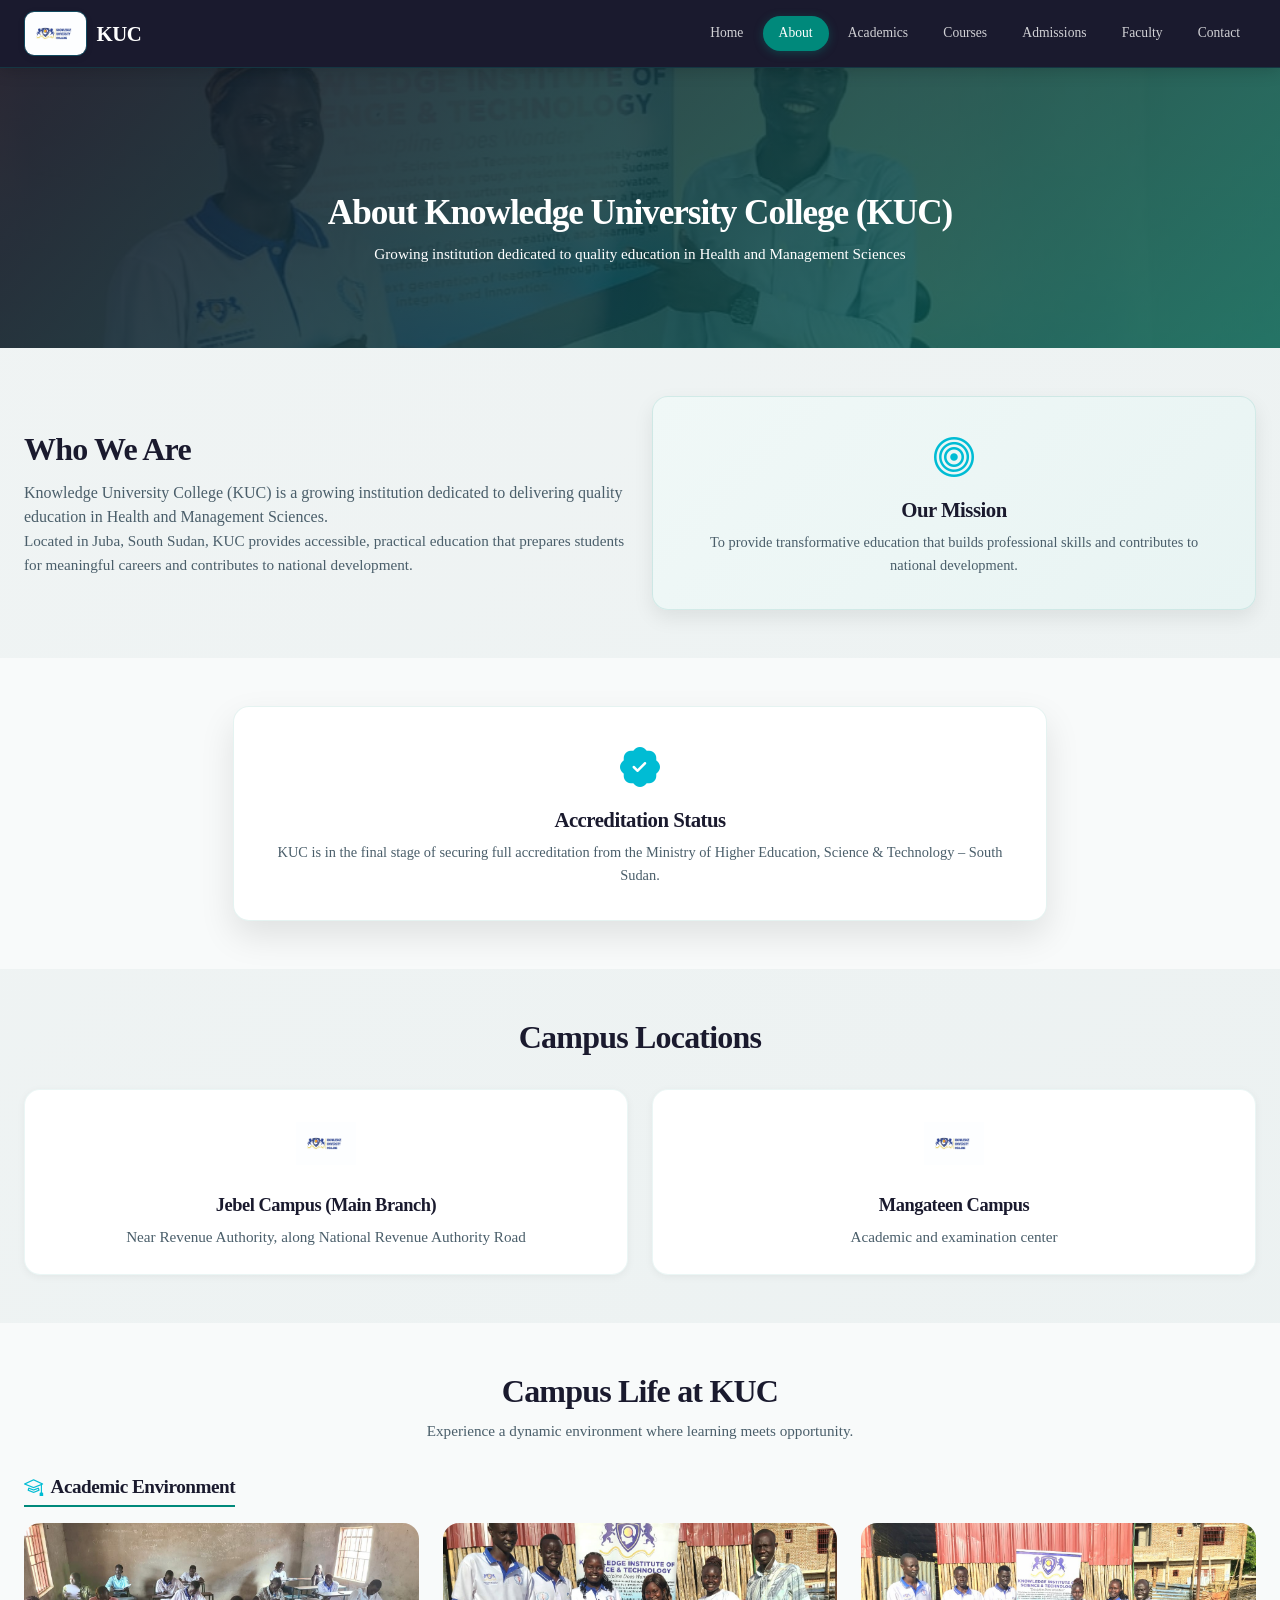
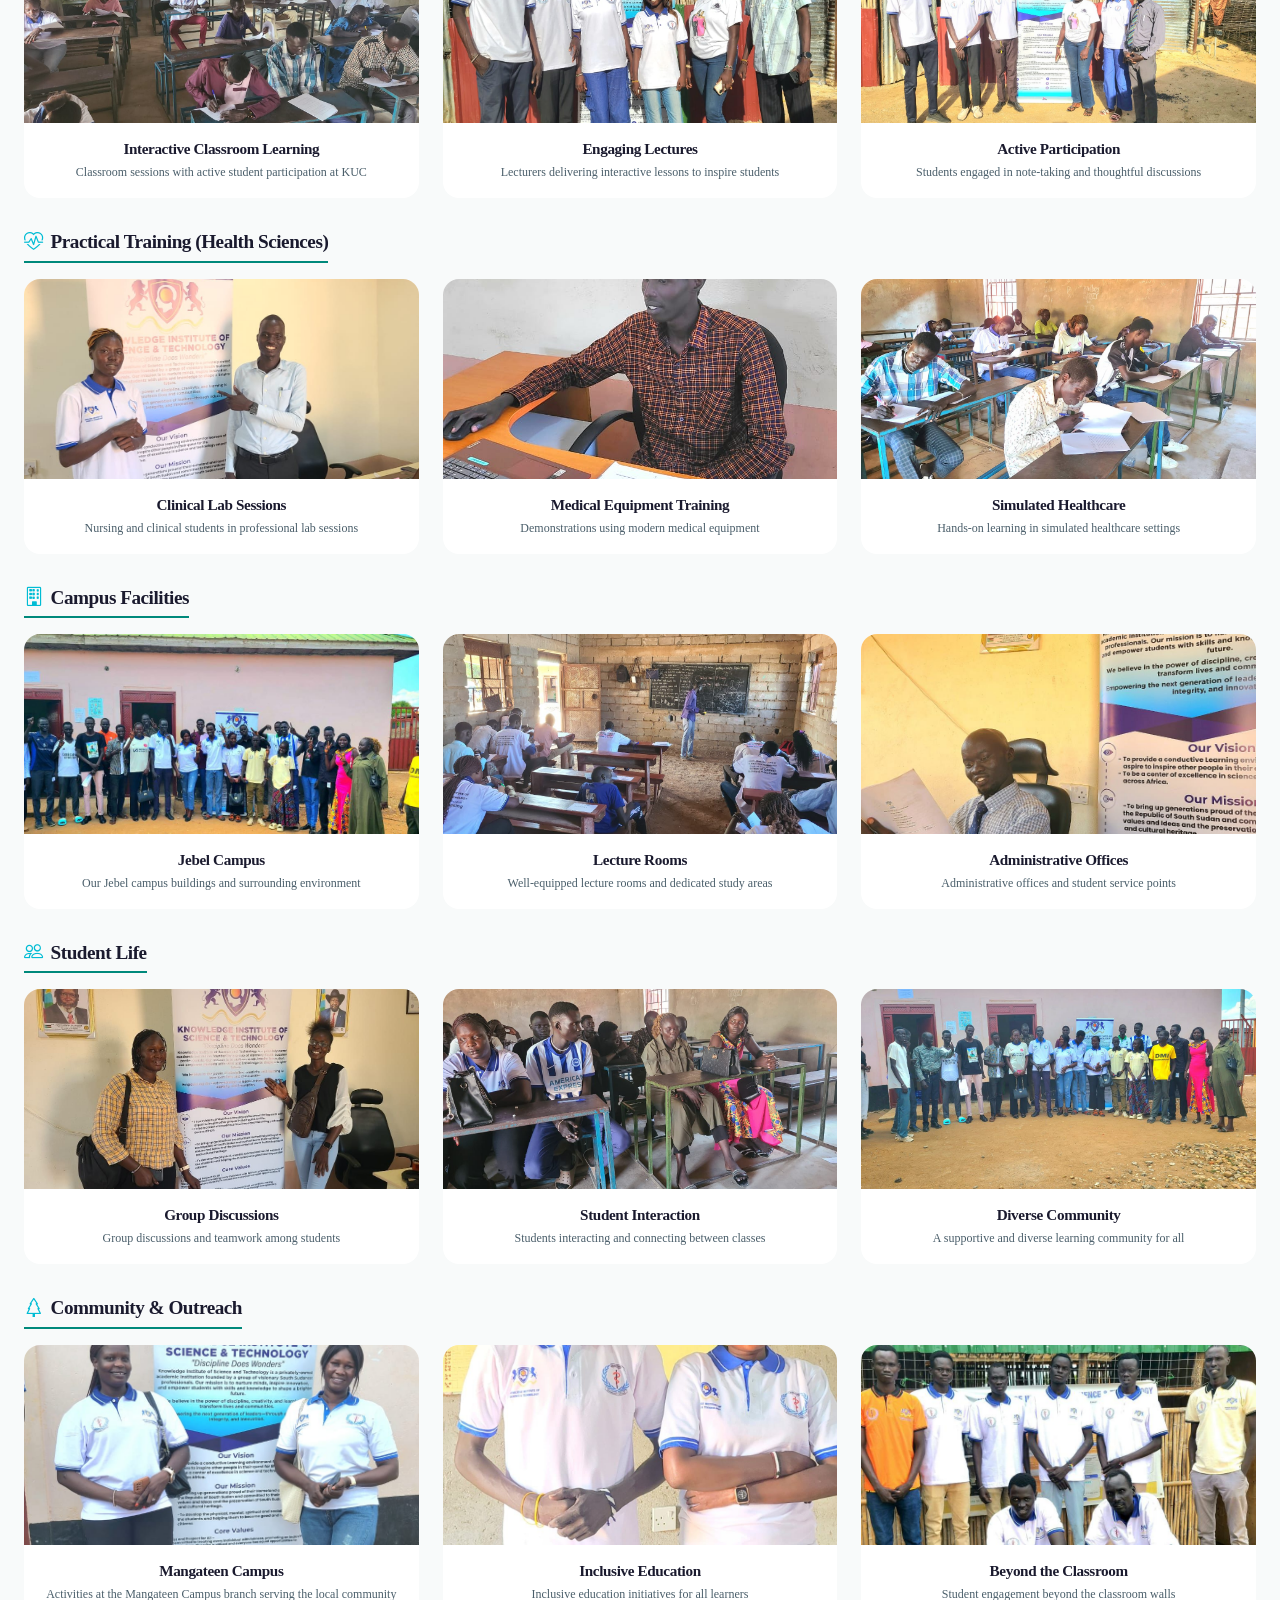
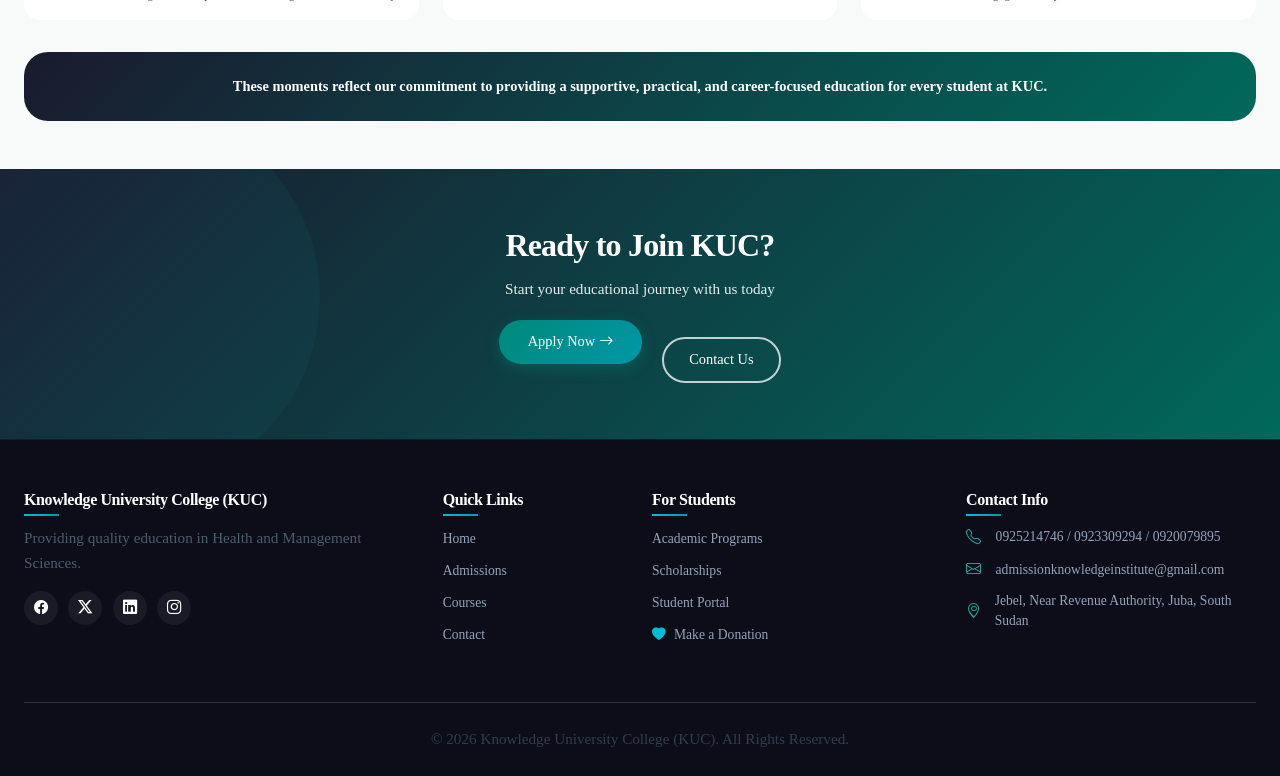
==== commit 10d8ab9a: "Update print statement from 'Hello' to 'Goodbye'" ====
--- a/kist/about.html
+++ b/kist/about.html
@@ -3,7 +3,7 @@
 <head>
   <meta charset="UTF-8">
   <meta name="viewport" content="width=device-width, initial-scale=1.0, viewport-fit=cover">
-  <title>About Us – Knowledge Institute of Science & Technology</title>
+  <title>About Us – Knowledge University College (KUC)</title>
   <!-- Google Fonts + Bootstrap + Icons + AOS -->
   <link href="https://fonts.googleapis.com/css2?family=Inter:opsz,wght@14..32,300;14..32,400;14..32,500;14..32,600;14..32,700;14..32,800&display=swap" rel="stylesheet">
   <link href="https://cdn.jsdelivr.net/npm/bootstrap@5.3.1/dist/css/bootstrap.min.css" rel="stylesheet">
@@ -18,8 +18,8 @@
   <div class="container">
     <div class="header-inner">
       <div class="logo-area">
-        <img src="images/logo.jpeg" alt="KIST Logo" class="logo-img" onerror="this.src='https://placehold.co/70x70?text=KIST'">
-        <span class="logo-text">KIST</span>
+        <img src="images/logo.jpeg" alt="KUC Logo" class="logo-img" onerror="this.src='https://placehold.co/70x70?text=KUC'">
+        <span class="logo-text">KUC</span>
       </div>
       <nav class="main-nav">
         <a href="index.html" class="nav-link">Home</a>
@@ -38,7 +38,7 @@
 <!-- ========== PAGE TITLE WITH BACKGROUND IMAGE ========== -->
 <section class="page-title-section" style="background: linear-gradient(rgba(0, 0, 0, 0.55), rgba(0, 0, 0, 0.55)), url('images/ki2.jpeg'); background-size: cover; background-position: center;">
   <div class="container text-center" data-aos="fade-up">
-    <h1>About Knowledge Institute of Science & Technology</h1>
+    <h1>About Knowledge University College (KUC)</h1>
     <p class="lead">Growing institution dedicated to quality education in Health and Management Sciences</p>
   </div>
 </section>
@@ -49,8 +49,8 @@
     <div class="row align-items-center g-5">
       <div class="col-lg-6" data-aos="fade-right">
         <h2>Who We Are</h2>
-        <p class="lead">Knowledge Institute of Science & Technology (KIST) is a growing institution dedicated to delivering quality education in Health and Management Sciences.</p>
-        <p>Located in Juba, South Sudan, KIST provides accessible, practical education that prepares students for meaningful careers and contributes to national development.</p>
+        <p class="lead">Knowledge University College (KUC) is a growing institution dedicated to delivering quality education in Health and Management Sciences.</p>
+        <p>Located in Juba, South Sudan, KUC provides accessible, practical education that prepares students for meaningful careers and contributes to national development.</p>
       </div>
       <div class="col-lg-6" data-aos="fade-left">
         <div class="mission-box">
@@ -71,7 +71,7 @@
         <div class="accreditation-card">
           <i class="bi bi-patch-check-fill fs-1 text-gold"></i>
           <h3>Accreditation Status</h3>
-          <p>KIST is in the final stage of securing full accreditation from the Ministry of Higher Education, Science & Technology – South Sudan.</p>
+          <p>KUC is in the final stage of securing full accreditation from the Ministry of Higher Education, Science & Technology – South Sudan.</p>
         </div>
       </div>
     </div>
@@ -107,7 +107,7 @@
 <section class="about-gallery-section py-5 bg-soft-light">
   <div class="container">
     <div class="section-head text-center mb-5" data-aos="fade-up">
-      <h2>Campus Life at KIST</h2>
+      <h2>Campus Life at KUC</h2>
       <p class="section-subtitle">Experience a dynamic environment where learning meets opportunity.</p>
     </div>
 
@@ -117,19 +117,19 @@
       <div class="row g-4">
         <div class="col-md-4">
           <div class="gallery-card">
-            <img src="images/cl3.jpeg" alt="Classroom session at KIST" class="gallery-img" onerror="this.style.display='none'">
-            <div class="gallery-caption"><h5>Interactive Classroom Learning</h5><p>Classroom sessions with active student participation at KIST</p></div>
-          </div>
-        </div>
-        <div class="col-md-4">
-          <div class="gallery-card">
-            <img src="images/stud12.jpeg" alt="Interactive lecture at KIST" class="gallery-img" onerror="this.style.display='none'">
+            <img src="images/cl3.jpeg" alt="Classroom session at KUC" class="gallery-img" onerror="this.style.display='none'">
+            <div class="gallery-caption"><h5>Interactive Classroom Learning</h5><p>Classroom sessions with active student participation at KUC</p></div>
+          </div>
+        </div>
+        <div class="col-md-4">
+          <div class="gallery-card">
+            <img src="images/stud12.jpeg" alt="Interactive lecture at KUC" class="gallery-img" onerror="this.style.display='none'">
             <div class="gallery-caption"><h5>Engaging Lectures</h5><p>Lecturers delivering interactive lessons to inspire students</p></div>
           </div>
         </div>
         <div class="col-md-4">
           <div class="gallery-card">
-            <img src="images/stud13.jpeg" alt="Student discussion at KIST" class="gallery-img" onerror="this.style.display='none'">
+            <img src="images/stud13.jpeg" alt="Student discussion at KUC" class="gallery-img" onerror="this.style.display='none'">
             <div class="gallery-caption"><h5>Active Participation</h5><p>Students engaged in note-taking and thoughtful discussions</p></div>
           </div>
         </div>
@@ -142,19 +142,19 @@
       <div class="row g-4">
         <div class="col-md-4">
           <div class="gallery-card">
-            <img src="images/ki2.jpeg" alt="Nursing lab at KIST" class="gallery-img" onerror="this.style.display='none'">
+            <img src="images/ki2.jpeg" alt="Nursing lab at KUC" class="gallery-img" onerror="this.style.display='none'">
             <div class="gallery-caption"><h5>Clinical Lab Sessions</h5><p>Nursing and clinical students in professional lab sessions</p></div>
           </div>
         </div>
         <div class="col-md-4">
           <div class="gallery-card">
-            <img src="images/stud15.jpeg" alt="Medical equipment training at KIST" class="gallery-img" onerror="this.style.display='none'">
+            <img src="images/stud15.jpeg" alt="Medical equipment training at KUC" class="gallery-img" onerror="this.style.display='none'">
             <div class="gallery-caption"><h5>Medical Equipment Training</h5><p>Demonstrations using modern medical equipment</p></div>
           </div>
         </div>
         <div class="col-md-4">
           <div class="gallery-card">
-            <img src="images/stud14.jpeg" alt="Simulated healthcare training at KIST" class="gallery-img" onerror="this.style.display='none'">
+            <img src="images/stud14.jpeg" alt="Simulated healthcare training at KUC" class="gallery-img" onerror="this.style.display='none'">
             <div class="gallery-caption"><h5>Simulated Healthcare</h5><p>Hands-on learning in simulated healthcare settings</p></div>
           </div>
         </div>
@@ -167,19 +167,19 @@
       <div class="row g-4">
         <div class="col-md-4">
           <div class="gallery-card">
-            <img src="images/back2.jpeg" alt="Jebel Campus KIST" class="gallery-img" onerror="this.style.display='none'">
+            <img src="images/back2.jpeg" alt="Jebel Campus KUC" class="gallery-img" onerror="this.style.display='none'">
             <div class="gallery-caption"><h5>Jebel Campus</h5><p>Our Jebel campus buildings and surrounding environment</p></div>
           </div>
         </div>
         <div class="col-md-4">
           <div class="gallery-card">
-            <img src="images/cl2.jpeg" alt="Lecture room at KIST" class="gallery-img" onerror="this.style.display='none'">
+            <img src="images/cl2.jpeg" alt="Lecture room at KUC" class="gallery-img" onerror="this.style.display='none'">
             <div class="gallery-caption"><h5>Lecture Rooms</h5><p>Well-equipped lecture rooms and dedicated study areas</p></div>
           </div>
         </div>
         <div class="col-md-4">
           <div class="gallery-card">
-            <img src="images/back5.jpeg" alt="Administrative office at KIST" class="gallery-img" onerror="this.style.display='none'">
+            <img src="images/back5.jpeg" alt="Administrative office at KUC" class="gallery-img" onerror="this.style.display='none'">
             <div class="gallery-caption"><h5>Administrative Offices</h5><p>Administrative offices and student service points</p></div>
           </div>
         </div>
@@ -192,19 +192,19 @@
       <div class="row g-4">
         <div class="col-md-4">
           <div class="gallery-card">
-            <img src="images/stud2.jpeg" alt="Group discussion at KIST" class="gallery-img" onerror="this.style.display='none'">
+            <img src="images/stud2.jpeg" alt="Group discussion at KUC" class="gallery-img" onerror="this.style.display='none'">
             <div class="gallery-caption"><h5>Group Discussions</h5><p>Group discussions and teamwork among students</p></div>
           </div>
         </div>
         <div class="col-md-4">
           <div class="gallery-card">
-            <img src="images/stud3.jpeg" alt="Students interacting at KIST" class="gallery-img" onerror="this.style.display='none'">
+            <img src="images/stud3.jpeg" alt="Students interacting at KUC" class="gallery-img" onerror="this.style.display='none'">
             <div class="gallery-caption"><h5>Student Interaction</h5><p>Students interacting and connecting between classes</p></div>
           </div>
         </div>
         <div class="col-md-4">
           <div class="gallery-card">
-            <img src="images/co1.jpeg" alt="Diverse community at KIST" class="gallery-img" onerror="this.style.display='none'">
+            <img src="images/co1.jpeg" alt="Diverse community at KUC" class="gallery-img" onerror="this.style.display='none'">
             <div class="gallery-caption"><h5>Diverse Community</h5><p>A supportive and diverse learning community for all</p></div>
           </div>
         </div>
@@ -223,13 +223,13 @@
         </div>
         <div class="col-md-4">
           <div class="gallery-card">
-            <img src="images/stud1.jpeg" alt="Outreach program at KIST" class="gallery-img" onerror="this.style.display='none'">
+            <img src="images/stud1.jpeg" alt="Outreach program at KUC" class="gallery-img" onerror="this.style.display='none'">
             <div class="gallery-caption"><h5>Inclusive Education</h5><p>Inclusive education initiatives for all learners</p></div>
           </div>
         </div>
         <div class="col-md-4">
           <div class="gallery-card">
-            <img src="images/back00.jpeg" alt="Community engagement at KIST" class="gallery-img" onerror="this.style.display='none'">
+            <img src="images/back00.jpeg" alt="Community engagement at KUC" class="gallery-img" onerror="this.style.display='none'">
             <div class="gallery-caption"><h5>Beyond the Classroom</h5><p>Student engagement beyond the classroom walls</p></div>
           </div>
         </div>
@@ -240,7 +240,7 @@
     <div class="row mt-5">
       <div class="col-12 text-center" data-aos="fade-up">
         <div class="gallery-closing">
-          <p class="lead fw-semibold">These moments reflect our commitment to providing a supportive, practical, and career-focused education for every student at KIST.</p>
+          <p class="lead fw-semibold">These moments reflect our commitment to providing a supportive, practical, and career-focused education for every student at KUC.</p>
         </div>
       </div>
     </div>
@@ -250,7 +250,7 @@
 <!-- ========== CTA SECTION ========== -->
 <section class="cta-banner">
   <div class="container text-center">
-    <h2>Ready to Join KIST?</h2>
+    <h2>Ready to Join KUC?</h2>
     <p class="lead">Start your educational journey with us today</p>
     <a href="admissions.html" class="btn-gold btn-lg me-3">Apply Now <i class="bi bi-arrow-right"></i></a>
     <a href="contact.html" class="btn-outline-light-custom">Contact Us</a>
@@ -262,7 +262,7 @@
   <div class="container">
     <div class="row">
       <div class="col-lg-4 mb-4">
-        <h5>Knowledge Institute of Science & Technology</h5>
+        <h5>Knowledge University College (KUC)</h5>
         <p>Providing quality education in Health and Management Sciences.</p>
         <div class="social-icons">
           <a href="https://www.facebook.com/nextstep211" target="_blank"><i class="bi bi-facebook"></i></a>
@@ -300,7 +300,7 @@
     </div>
     <hr>
     <div class="copyright">
-      <p>© 2026 Knowledge Institute of Science & Technology. All Rights Reserved.</p>
+      <p>© 2026 Knowledge University College (KUC). All Rights Reserved.</p>
     </div>
   </div>
 </footer>
@@ -311,4 +311,4 @@
 <script src="js/script.js"></script>
 <script> AOS.init({ duration: 800, once: true }); </script>
 </body>
-</html>+</html>
--- a/kist/css/style.css
+++ b/kist/css/style.css
@@ -1,35 +1,34 @@
 /* ========================================
-   KIST UNIVERSITY - ELEGANT BLUE THEME
-   Clean, Professional, Sophisticated Design
-   Reduced Animations Version
+   KIST UNIVERSITY - CHARCOAL + TEAL + WHITE
+   Modern, Tech-Forward, Professional
+   Base: your original code — colours & font updated only
    ======================================== */
 
 /* ---------- CSS VARIABLES / ROOT ---------- */
 :root {
-    --primary-dark: #1a3a5c;
-    --primary-deep: #1e4d76;
-    --primary-mid: #2a6b96;
-    --primary-light: #3a86b8;
-    --accent-gold: #d4a843;
-    --accent-gold-dark: #b8922e;
-    --accent-gold-light: #faf5e8;
-    --accent-gold-gradient: linear-gradient(135deg, #d4a843, #b8922e);
-    --gray-light: #f8fafc;
-    --gray-mid: #eef2f8;
-    --gray-dark: #64748b;
-    --text-dark: #1e293b;
-    --text-muted: #5a6e85;
-    --white: #ffffff;
-    --black: #0f172a;
-    --shadow-sm: 0 2px 8px rgba(0, 0, 0, 0.04);
-    --shadow-md: 0 8px 20px rgba(0, 0, 0, 0.06);
-    --shadow-lg: 0 15px 35px rgba(0, 0, 0, 0.08);
-    --shadow-xl: 0 25px 45px rgba(0, 0, 0, 0.1);
-    --border-radius: 1rem;
+    --primary-dark:     #1A1A2E;
+    --primary-deep:     #16213E;
+    --primary-mid:      #00897B;
+    --primary-light:    #26A69A;
+    --accent-gold:      #00BCD4;
+    --accent-gold-dark: #0097A7;
+    --accent-gold-light:#E0F7FA;
+    --accent-gold-gradient: linear-gradient(135deg, #00BCD4, #0097A7);
+    --gray-light:       #F8FAFA;
+    --gray-mid:         #EEF4F4;
+    --gray-dark:        #546E7A;
+    --text-dark:        #1A1A2E;
+    --text-muted:       #4A5E6A;
+    --white:            #ffffff;
+    --black:            #0D0D1A;
+    --shadow-sm:  0 2px 8px rgba(0, 0, 0, 0.05);
+    --shadow-md:  0 8px 20px rgba(0, 0, 0, 0.08);
+    --shadow-lg:  0 15px 35px rgba(0, 0, 0, 0.10);
+    --shadow-xl:  0 25px 45px rgba(0, 0, 0, 0.12);
+    --border-radius:    1rem;
     --border-radius-sm: 0.75rem;
     --border-radius-lg: 1.5rem;
-    /* Reduced animation - slower and smoother */
-    --transition: all 0.4s ease-out;
+    --transition: all 0.3s cubic-bezier(0.4, 0, 0.2, 1);
 }
 
 * {
@@ -39,29 +38,42 @@
 }
 
 body {
-    font-family: 'Inter', sans-serif;
+    font-family: 'Times New Roman', Times, Georgia, serif;
     color: var(--text-dark);
-    line-height: 1.6;
-    background: linear-gradient(135deg, #f0f4f8 0%, #e8edf3 100%);
+    line-height: 1.5;
+    background: linear-gradient(135deg, #f0f4f4 0%, #e8efef 100%);
     overflow-x: hidden;
     scroll-behavior: smooth;
+    -webkit-font-smoothing: antialiased;
+    -moz-osx-font-smoothing: grayscale;
 }
 
 /* ---------- TYPOGRAPHY ---------- */
 h1, h2, h3, h4, h5, h6 {
-    font-weight: 700;
-    line-height: 1.2;
-    letter-spacing: -0.02em;
+    font-family: 'Times New Roman', Times, Georgia, serif;
+    font-weight: 600;
+    line-height: 1.25;
+    letter-spacing: -0.025em;
     color: var(--primary-dark);
 }
 
-h1 { font-size: 3.5rem; }
-h2 { font-size: 2.5rem; margin-bottom: 1rem; position: relative; }
-h3 { font-size: 1.75rem; }
-h4 { font-size: 1.35rem; }
+h1 { font-size: 2.8rem; letter-spacing: -0.03em; }
+h2 { font-size: 2rem; margin-bottom: 0.75rem; position: relative; }
+h3 { font-size: 1.4rem; }
+h4 { font-size: 1.15rem; }
+h5 { font-size: 1rem; }
+h6 { font-size: 0.9rem; }
+
+p {
+    font-family: 'Times New Roman', Times, Georgia, serif;
+    font-size: 0.95rem;
+    line-height: 1.6;
+    color: var(--text-muted);
+    margin-bottom: 0;
+}
 
 .section-title {
-    font-size: 2.2rem;
+    font-size: 1.8rem;
     margin-bottom: 0.75rem;
     position: relative;
     display: inline-block;
@@ -71,29 +83,29 @@
 .section-title:after {
     content: '';
     position: absolute;
-    bottom: -12px;
+    bottom: -10px;
     left: 50%;
     transform: translateX(-50%);
-    width: 60px;
-    height: 3px;
+    width: 50px;
+    height: 2px;
     background: var(--accent-gold-gradient);
-    border-radius: 3px;
+    border-radius: 2px;
 }
 
 .section-subtitle {
     color: var(--text-muted);
-    font-size: 1.1rem;
+    font-size: 0.95rem;
     max-width: 700px;
     margin: 0 auto;
 }
 
 .section-head {
     text-align: center;
-    margin-bottom: 3rem;
+    margin-bottom: 2.5rem;
 }
 
 .section-head h2 {
-    margin-bottom: 0.75rem;
+    margin-bottom: 0.5rem;
     color: var(--primary-dark);
 }
 
@@ -104,25 +116,51 @@
     color: transparent;
 }
 
-.text-gold {
-    color: var(--accent-gold) !important;
-}
-
-.bg-soft-light {
-    background-color: var(--gray-light);
+.text-gold { color: var(--accent-gold) !important; }
+
+.bg-soft-light { background-color: var(--gray-light); }
+
+.lead {
+    font-family: 'Times New Roman', Times, Georgia, serif;
+    font-size: 1rem;
+    font-weight: 400;
+    line-height: 1.5;
+    color: var(--text-muted);
+}
+
+/* ---------- CONTAINER ---------- */
+.container {
+    max-width: 1280px;
+    width: 100%;
+    margin-left: auto;
+    margin-right: auto;
+    padding-left: 1.5rem;
+    padding-right: 1.5rem;
+}
+
+/* ---------- ROW & GRID ---------- */
+.row {
+    display: flex;
+    flex-wrap: wrap;
+    margin-left: -0.75rem;
+    margin-right: -0.75rem;
+}
+
+.row > [class*="col-"] {
+    padding-left: 0.75rem;
+    padding-right: 0.75rem;
 }
 
 /* ---------- HEADER & NAVIGATION ---------- */
 .site-header {
-    background-color: var(--white);
-    padding: 0.75rem 0;
+    background-color: var(--primary-dark);
+    padding: 0.7rem 0;
     position: sticky;
     top: 0;
     z-index: 1030;
-    box-shadow: var(--shadow-sm);
+    box-shadow: 0 2px 16px rgba(0,0,0,0.18);
     backdrop-filter: blur(10px);
-    background-color: rgba(255, 255, 255, 0.98);
-    border-bottom: 1px solid rgba(42, 107, 150, 0.1);
+    border-bottom: 1px solid rgba(0, 137, 123, 0.25);
 }
 
 .header-inner {
@@ -135,61 +173,59 @@
 .logo-area {
     display: flex;
     align-items: center;
-    gap: 0.75rem;
+    gap: 0.6rem;
 }
 
 .logo-img {
-    height: 50px;
+    height: 45px;
     width: auto;
-    border-radius: 12px;
+    border-radius: 10px;
     object-fit: cover;
     box-shadow: var(--shadow-sm);
-    border: 1px solid rgba(42, 107, 150, 0.15);
+    border: 1px solid rgba(0, 188, 212, 0.3);
 }
 
 .logo-text {
-    font-size: 1.5rem;
-    font-weight: 800;
+    font-family: 'Times New Roman', Times, Georgia, serif;
+    font-size: 1.3rem;
+    font-weight: 700;
     letter-spacing: -0.5px;
-    background: linear-gradient(135deg, var(--primary-mid), var(--primary-dark));
-    -webkit-background-clip: text;
-    background-clip: text;
-    color: transparent;
+    color: #ffffff;
 }
 
 .main-nav {
     display: flex;
-    gap: 0.25rem;
+    gap: 0.2rem;
     flex-wrap: wrap;
 }
 
 .main-nav .nav-link {
-    color: var(--text-dark);
+    font-family: 'Times New Roman', Times, Georgia, serif;
+    color: rgba(255,255,255,0.80);
     text-decoration: none;
-    padding: 0.5rem 1.2rem;
+    padding: 0.45rem 1rem;
     font-weight: 500;
     border-radius: 50px;
     transition: var(--transition);
-    font-size: 0.95rem;
+    font-size: 0.85rem;
 }
 
 .main-nav .nav-link:hover,
 .main-nav .nav-link.active {
-    background: linear-gradient(135deg, var(--primary-mid), var(--primary-dark));
-    color: var(--white);
-    box-shadow: var(--shadow-sm);
+    background: var(--primary-mid);
+    color: var(--white);
+    box-shadow: 0 2px 10px rgba(0,137,123,0.35);
 }
 
 .mobile-toggle {
     display: none;
     background: none;
     border: none;
-    color: var(--primary-dark);
-    font-size: 1.8rem;
+    color: var(--white);
+    font-size: 1.6rem;
     cursor: pointer;
 }
 
-/* Responsive Nav */
 @media (max-width: 992px) {
     .main-nav {
         display: none;
@@ -197,52 +233,50 @@
         flex-direction: column;
         align-items: center;
         margin-top: 1rem;
-        background: var(--white);
-        padding: 1rem;
+        background: var(--primary-deep);
+        padding: 0.8rem;
         border-radius: var(--border-radius-sm);
         box-shadow: var(--shadow-md);
     }
-    .main-nav.show {
-        display: flex;
-    }
-    .mobile-toggle {
-        display: block;
-    }
-    .header-inner {
-        flex-wrap: wrap;
-    }
+    .main-nav.show { display: flex; }
+    .mobile-toggle { display: block; }
+    .header-inner { flex-wrap: wrap; }
 }
 
 /* ---------- BUTTONS ---------- */
 .btn-gold {
-    background: linear-gradient(135deg, var(--primary-mid), var(--primary-dark));
-    color: var(--white);
-    font-weight: 600;
-    padding: 0.85rem 2.2rem;
+    font-family: 'Times New Roman', Times, Georgia, serif;
+    background: linear-gradient(135deg, var(--primary-mid), var(--accent-gold-dark));
+    color: var(--white);
+    font-weight: 500;
+    padding: 0.7rem 1.8rem;
     border-radius: 50px;
     text-decoration: none;
     display: inline-block;
     transition: var(--transition);
     border: none;
-    font-size: 1rem;
-    box-shadow: var(--shadow-sm);
+    font-size: 0.9rem;
+    box-shadow: 0 4px 14px rgba(0,137,123,0.35);
     position: relative;
     overflow: hidden;
+    cursor: pointer;
 }
 
 .btn-gold:hover {
-    transform: translateY(-3px);
-    box-shadow: var(--shadow-md);
+    transform: translateY(-2px);
+    box-shadow: 0 6px 20px rgba(0,137,123,0.45);
     color: var(--white);
 }
 
 .btn-outline-light-custom {
+    font-family: 'Times New Roman', Times, Georgia, serif;
     background: transparent;
-    border: 2px solid var(--white);
-    color: var(--white);
-    padding: 0.8rem 2rem;
+    border: 2px solid rgba(255,255,255,0.75);
+    color: var(--white);
+    padding: 0.65rem 1.6rem;
     border-radius: 50px;
-    font-weight: 600;
+    font-weight: 500;
+    font-size: 0.9rem;
     text-decoration: none;
     transition: var(--transition);
     display: inline-block;
@@ -251,36 +285,39 @@
 .btn-outline-light-custom:hover {
     background: var(--white);
     color: var(--primary-dark);
-    transform: translateY(-3px);
+    transform: translateY(-2px);
 }
 
 .btn-outline-primary-custom {
+    font-family: 'Times New Roman', Times, Georgia, serif;
     border: 2px solid var(--primary-mid);
     color: var(--primary-mid);
-    padding: 0.6rem 1.6rem;
+    padding: 0.5rem 1.3rem;
     border-radius: 50px;
     text-decoration: none;
-    font-weight: 600;
+    font-weight: 500;
+    font-size: 0.85rem;
     transition: var(--transition);
     display: inline-block;
     background: transparent;
+    cursor: pointer;
 }
 
 .btn-outline-primary-custom:hover {
     background: var(--primary-mid);
     color: var(--white);
-    transform: translateY(-3px);
+    transform: translateY(-2px);
 }
 
 .btn-sm {
-    padding: 0.4rem 1.2rem;
-    font-size: 0.85rem;
-}
-
-/* ---------- HERO SECTION WITH BACKGROUND IMAGES ---------- */
+    padding: 0.35rem 1rem;
+    font-size: 0.8rem;
+}
+
+/* ---------- HERO SECTION ---------- */
 .hero-section {
     position: relative;
-    min-height: 85vh;
+    min-height: 80vh;
     display: flex;
     align-items: center;
     text-align: center;
@@ -290,19 +327,15 @@
 
 .hero-slider {
     position: absolute;
-    top: 0;
-    left: 0;
-    width: 100%;
-    height: 100%;
+    top: 0; left: 0;
+    width: 100%; height: 100%;
     z-index: 0;
 }
 
 .hero-slider .slide {
     position: absolute;
-    top: 0;
-    left: 0;
-    width: 100%;
-    height: 100%;
+    top: 0; left: 0;
+    width: 100%; height: 100%;
     background-size: cover;
     background-position: center;
     opacity: 0;
@@ -310,36 +343,28 @@
     z-index: 0;
 }
 
-.hero-slider .slide.active {
-    opacity: 1;
-}
-
-/* Darker blue overlay for better text contrast */
+.hero-slider .slide.active { opacity: 1; }
+
 .hero-overlay {
     position: absolute;
-    top: 0;
-    left: 0;
-    width: 100%;
-    height: 100%;
-    background: linear-gradient(135deg, rgba(26, 58, 92, 0.75), rgba(30, 77, 118, 0.8));
+    top: 0; left: 0;
+    width: 100%; height: 100%;
+    background: linear-gradient(135deg, rgba(26,26,46,0.82), rgba(0,137,123,0.55));
     z-index: 1;
 }
 
-.hero-section .container {
-    position: relative;
-    z-index: 2;
-}
+.hero-section .container { position: relative; z-index: 2; }
 
 .hero-content {
     max-width: 800px;
     margin: 0 auto;
-    padding: 3rem 0;
+    padding: 2rem 0;
 }
 
 .hero-section h1 {
-    font-size: 3.2rem;
-    margin-bottom: 1.2rem;
-    text-shadow: 2px 2px 8px rgba(0, 0, 0, 0.3);
+    font-size: 2.8rem;
+    margin-bottom: 1rem;
+    text-shadow: 2px 2px 6px rgba(0,0,0,0.3);
     color: #ffffff !important;
 }
 
@@ -352,131 +377,106 @@
 }
 
 .hero-subheadline {
-    font-size: 1.2rem;
-    margin-bottom: 2rem;
+    font-size: 1rem;
+    margin-bottom: 1.8rem;
     opacity: 0.95;
     color: #ffffff !important;
 }
 
-/* Slider Navigation Dots */
 .slider-dots {
     position: absolute;
-    bottom: 30px;
+    bottom: 25px;
     left: 50%;
     transform: translateX(-50%);
     display: flex;
-    gap: 12px;
+    gap: 10px;
     z-index: 10;
 }
 
 .slider-dots .dot {
-    width: 10px;
-    height: 10px;
-    background-color: rgba(255, 255, 255, 0.5);
+    width: 8px; height: 8px;
+    background-color: rgba(255,255,255,0.45);
     border-radius: 50%;
     cursor: pointer;
     transition: all 0.3s ease;
 }
 
 .slider-dots .dot.active {
-    background-color: var(--accent-gold);
-    width: 30px;
+    background-color: var(--primary-mid);
+    width: 25px;
     border-radius: 10px;
 }
 
-.slider-dots .dot:hover {
-    background-color: var(--accent-gold);
-}
+.slider-dots .dot:hover { background-color: var(--primary-mid); }
 
 /* ---------- PAGE TITLE SECTION ---------- */
 .page-title-section {
-    padding: 120px 0 80px;
+    padding: 100px 0 60px;
     background-size: cover;
     background-position: center;
     background-repeat: no-repeat;
     color: white;
     text-align: center;
-    min-height: 320px;
+    min-height: 280px;
     display: flex;
     align-items: center;
     width: 100%;
     position: relative;
 }
 
-/* Darker blue overlay for page titles */
 .page-title-section::before {
     content: '';
     position: absolute;
-    top: 0;
-    left: 0;
-    width: 100%;
-    height: 100%;
-    background: linear-gradient(135deg, rgba(26, 58, 92, 0.75), rgba(30, 77, 118, 0.8));
+    top: 0; left: 0;
+    width: 100%; height: 100%;
+    background: linear-gradient(135deg, rgba(26,26,46,0.80), rgba(0,137,123,0.60));
     z-index: 0;
 }
 
-.page-title-section .container {
-    position: relative;
-    z-index: 1;
-}
-
-.page-title-section h1 {
-    color: #ffffff !important;
-}
-
-.page-title-section .lead {
-    color: #ffffff !important;
-}
+.page-title-section .container { position: relative; z-index: 1; }
+.page-title-section h1  { color: #ffffff !important; font-size: 2.2rem; }
+.page-title-section .lead { color: #ffffff !important; font-size: 0.95rem; }
 
 /* ---------- QUICK INFO SECTION ---------- */
 .info-card {
     background: var(--white);
-    padding: 1.5rem;
+    padding: 1.2rem;
     border-radius: var(--border-radius);
     box-shadow: var(--shadow-sm);
     transition: var(--transition);
-    border: 1px solid rgba(42, 107, 150, 0.08);
+    border: 1px solid rgba(0,137,123,0.10);
+    height: 100%;
 }
 
 .info-card:hover {
-    transform: translateY(-5px);
+    transform: translateY(-3px);
     box-shadow: var(--shadow-lg);
     border-color: var(--primary-mid);
 }
 
-.info-card i {
-    color: var(--primary-mid);
-    margin-bottom: 0.75rem;
-}
-
-.info-card h5 {
-    color: var(--primary-dark);
-}
-
-.info-card p {
-    color: var(--text-muted);
-}
+.info-card i { color: var(--primary-mid); margin-bottom: 0.6rem; font-size: 1.5rem; display: block; }
+.info-card h5 { color: var(--primary-dark); font-size: 0.95rem; margin-bottom: 0.3rem; }
+.info-card p  { color: var(--text-muted); font-size: 0.85rem; margin-bottom: 0; }
 
 /* ---------- NEWS SECTION ---------- */
 .news-card-highlight {
-    background: linear-gradient(135deg, #1a3a5c, #1e4d76);
-    color: var(--white);
-    padding: 2.5rem;
+    background: linear-gradient(135deg, #1A1A2E, #16213E);
+    color: var(--white);
+    padding: 2rem;
     border-radius: var(--border-radius-lg);
     text-align: center;
     box-shadow: var(--shadow-lg);
     position: relative;
     overflow: hidden;
+    border: 1px solid rgba(0,188,212,0.15);
 }
 
 .news-card-highlight:before {
     content: '';
     position: absolute;
-    top: -50%;
-    right: -50%;
-    width: 200%;
-    height: 200%;
-    background: radial-gradient(circle, rgba(255,255,255,0.05) 0%, transparent 70%);
+    top: -50%; right: -50%;
+    width: 200%; height: 200%;
+    background: radial-gradient(circle, rgba(0,188,212,0.06) 0%, transparent 70%);
     pointer-events: none;
 }
 
@@ -484,90 +484,76 @@
     background: var(--accent-gold-gradient);
     color: var(--white);
     display: inline-block;
-    padding: 0.25rem 1rem;
+    padding: 0.2rem 0.8rem;
     border-radius: 50px;
-    font-size: 0.8rem;
+    font-size: 0.7rem;
     font-weight: 600;
-    margin-bottom: 1rem;
-}
+    margin-bottom: 0.8rem;
+}
+
+.news-card-highlight h3 { font-size: 1.3rem; margin-bottom: 0.8rem; color: var(--white); }
+.news-card-highlight p  { font-size: 0.9rem; color: rgba(255,255,255,0.85); margin-bottom: 1rem; }
 
 /* ---------- PROGRAM CATEGORY CARDS ---------- */
 .program-category-card {
-    padding: 2.5rem;
+    padding: 2rem;
     border-radius: var(--border-radius-lg);
     text-align: center;
     color: var(--white);
     transition: var(--transition);
     position: relative;
     overflow: hidden;
+    height: 100%;
 }
 
 .program-category-card:before {
     content: '';
     position: absolute;
-    top: 0;
-    left: 0;
-    width: 100%;
-    height: 100%;
-    background: linear-gradient(135deg, rgba(255,255,255,0.08), transparent);
+    top: 0; left: 0;
+    width: 100%; height: 100%;
+    background: linear-gradient(135deg, rgba(255,255,255,0.06), transparent);
     pointer-events: none;
 }
 
 .program-category-card.health-bg {
-    background: linear-gradient(135deg, #2a6b96, #1e4d76);
+    background: linear-gradient(135deg, #00897B, #00695C);
 }
 
 .program-category-card.management-bg {
-    background: linear-gradient(135deg, #3a86b8, #2a6b96);
+    background: linear-gradient(135deg, #1A1A2E, #0D3B4F);
 }
 
 .program-category-card:hover {
-    transform: translateY(-6px);
+    transform: translateY(-4px);
     box-shadow: var(--shadow-xl);
 }
 
-.program-category-card i {
-    font-size: 3rem;
-    margin-bottom: 1rem;
-    color: var(--accent-gold);
-}
+.program-category-card i  { font-size: 2.5rem; margin-bottom: 0.8rem; color: #80DEEA; display: block; }
+.program-category-card h3 { font-size: 1.3rem; margin-bottom: 0.5rem; color: var(--white); }
+.program-category-card p  { font-size: 0.85rem; color: rgba(255,255,255,0.85); margin-bottom: 1rem; }
 
 /* ---------- FEATURE CARDS ---------- */
 .feature-card-small {
     background: var(--white);
-    padding: 1.8rem;
+    padding: 1.3rem;
     border-radius: var(--border-radius);
     text-align: center;
     box-shadow: var(--shadow-sm);
     transition: var(--transition);
-    border: 1px solid rgba(42, 107, 150, 0.08);
-}
-
-.feature-card-small i {
-    font-size: 2.2rem;
-    color: var(--primary-mid);
-    margin-bottom: 0.75rem;
-}
-
-.feature-card-small h5 {
-    color: var(--primary-dark);
-}
-
-.feature-card-small p {
-    color: var(--text-muted);
-}
-
-.feature-card-small:hover {
-    transform: translateY(-5px);
-    box-shadow: var(--shadow-lg);
-    border-color: var(--primary-mid);
-}
+    border: 1px solid rgba(0,137,123,0.08);
+    height: 100%;
+}
+
+.feature-card-small i     { font-size: 1.8rem; color: var(--primary-mid); margin-bottom: 0.6rem; display: block; }
+.feature-card-small h5    { color: var(--primary-dark); font-size: 0.95rem; margin-bottom: 0.3rem; }
+.feature-card-small p     { color: var(--text-muted); font-size: 0.8rem; margin-bottom: 0; }
+.feature-card-small:hover { transform: translateY(-3px); box-shadow: var(--shadow-lg); border-color: var(--primary-mid); }
 
 /* ---------- CTA BANNER ---------- */
 .cta-banner {
-    background: linear-gradient(135deg, #1a3a5c, #1e4d76);
-    color: var(--white);
-    padding: 5rem 0;
+    background: linear-gradient(135deg, #1A1A2E, #00695C);
+    color: var(--white);
+    padding: 3.5rem 0;
     text-align: center;
     position: relative;
     overflow: hidden;
@@ -576,37 +562,28 @@
 .cta-banner:before {
     content: '';
     position: absolute;
-    top: 0;
-    left: 0;
-    width: 100%;
-    height: 100%;
-    background: url('data:image/svg+xml,<svg xmlns="http://www.w3.org/2000/svg" viewBox="0 0 1000 1000" fill="none"><circle cx="100" cy="100" r="150" fill="rgba(255,255,255,0.03)"/><circle cx="800" cy="800" r="200" fill="rgba(255,255,255,0.03)"/></svg>');
+    top: 0; left: 0;
+    width: 100%; height: 100%;
+    background: url('data:image/svg+xml,<svg xmlns="http://www.w3.org/2000/svg" viewBox="0 0 1000 1000" fill="none"><circle cx="100" cy="100" r="150" fill="rgba(0,188,212,0.05)"/><circle cx="800" cy="800" r="200" fill="rgba(0,188,212,0.05)"/></svg>');
     background-size: cover;
     pointer-events: none;
 }
 
-.cta-banner h2 {
-    font-size: 2.5rem;
-    margin-bottom: 1rem;
-    color: var(--white);
-}
-
-.cta-banner .lead {
-    color: rgba(255,255,255,0.9);
-}
+.cta-banner h2   { font-size: 2rem; margin-bottom: 0.8rem; color: var(--white); }
+.cta-banner .lead{ font-size: 0.95rem; color: rgba(255,255,255,0.9); margin-bottom: 1.2rem; }
 
 /* ---------- FOOTER ---------- */
 footer {
-    background-color: #0f172a;
+    background-color: #0D0D1A;
     color: #94a3b8;
-    padding: 4rem 0 2rem;
-    border-top: 1px solid rgba(42, 107, 150, 0.1);
+    padding: 3rem 0 1.5rem;
+    border-top: 1px solid rgba(0,137,123,0.15);
 }
 
 footer h5 {
     color: var(--white);
-    margin-bottom: 1.2rem;
-    font-size: 1.2rem;
+    margin-bottom: 1rem;
+    font-size: 1rem;
     position: relative;
     display: inline-block;
 }
@@ -614,851 +591,389 @@
 footer h5:after {
     content: '';
     position: absolute;
-    bottom: -8px;
-    left: 0;
-    width: 40px;
-    height: 2px;
+    bottom: -6px; left: 0;
+    width: 35px; height: 2px;
     background: var(--accent-gold-gradient);
 }
 
-footer ul {
-    list-style: none;
-    padding: 0;
-}
-
-footer ul li {
-    margin-bottom: 0.6rem;
-}
-
+footer ul { list-style: none; padding: 0; margin: 0; }
+footer ul li { margin-bottom: 0.5rem; }
 footer ul li a {
     color: #94a3b8;
     text-decoration: none;
     transition: var(--transition);
-}
-
-footer ul li a:hover {
-    color: var(--accent-gold);
-    padding-left: 5px;
-}
-
+    font-size: 0.85rem;
+}
+
+footer ul li a:hover { color: var(--primary-light); padding-left: 4px; }
+
+.social-icons { margin-top: 1rem; }
 .social-icons a {
     display: inline-flex;
     align-items: center;
     justify-content: center;
-    width: 38px;
-    height: 38px;
-    background: rgba(255, 255, 255, 0.06);
+    width: 34px; height: 34px;
+    background: rgba(255,255,255,0.06);
     border-radius: 50%;
-    margin-right: 0.5rem;
-    color: var(--white);
-    transition: var(--transition);
+    margin-right: 0.4rem;
+    color: var(--white);
+    transition: var(--transition);
+    font-size: 0.9rem;
+    text-decoration: none;
 }
 
 .social-icons a:hover {
     background: var(--accent-gold-gradient);
+    transform: translateY(-2px);
+    color: var(--white);
+}
+
+.contact-list { list-style: none; padding: 0; margin: 0; }
+.contact-list li {
+    display: flex;
+    align-items: center;
+    gap: 0.6rem;
+    margin-bottom: 0.6rem;
+    color: #94a3b8;
+    font-size: 0.85rem;
+}
+.contact-list i { color: var(--primary-light); font-size: 0.95rem; width: 20px; }
+
+hr { background-color: rgba(255,255,255,0.06); margin: 1.5rem 0; }
+.copyright { text-align: center; font-size: 0.75rem; opacity: 0.6; color: #94a3b8; }
+
+/* ---------- ALL CARDS - FIXED ALIGNMENT ---------- */
+.mission-box, .accreditation-card, .location-card,
+.structure-card, .mode-card, .faculty-overview-card,
+.course-detailed-card, .cert-simple-card, .requirements-card,
+.apply-step-card, .info-card-blue, .fee-card, .date-card,
+.contact-card, .partner-card, .gallery-card, .faculty-card-full,
+.faculty-placeholder-card {
+    background: var(--white);
+    border-radius: var(--border-radius);
+    transition: var(--transition);
+    height: 100%;
+}
+
+.mission-box {
+    background: linear-gradient(135deg, #f0f8f7, #e8f4f3);
+    padding: 2rem; text-align: center;
+    box-shadow: var(--shadow-md);
+    border: 1px solid rgba(0,137,123,0.12);
+}
+
+.accreditation-card { padding: 2rem; text-align: center; box-shadow: var(--shadow-lg); border: 1px solid rgba(0,137,123,0.10); }
+.location-card      { padding: 1.5rem; text-align: center; box-shadow: var(--shadow-sm); border: 1px solid rgba(0,137,123,0.08); }
+.structure-card, .mode-card { padding: 1.5rem; text-align: center; box-shadow: var(--shadow-sm); border: 1px solid rgba(0,137,123,0.08); }
+.faculty-overview-card { padding: 1.5rem; box-shadow: var(--shadow-sm); border: 1px solid rgba(0,137,123,0.08); }
+.course-detailed-card  { padding: 1.3rem; text-align: center; box-shadow: var(--shadow-sm); border: 1px solid rgba(0,137,123,0.08); }
+.cert-simple-card  { padding: 1.2rem; text-align: center; box-shadow: var(--shadow-sm); border: 1px solid rgba(0,137,123,0.08); }
+.requirements-card { padding: 1.5rem; box-shadow: var(--shadow-sm); border: 1px solid rgba(0,137,123,0.08); }
+.apply-step-card   { padding: 1.5rem; text-align: center; position: relative; box-shadow: var(--shadow-sm); border: 1px solid rgba(0,137,123,0.08); }
+.info-card-blue    { background: var(--gray-light); padding: 1.5rem; text-align: center; border: 1px solid rgba(0,137,123,0.08); }
+.fee-card          { padding: 1.5rem; text-align: center; box-shadow: var(--shadow-sm); border: 1px solid rgba(0,137,123,0.08); }
+.date-card         { padding: 1.2rem; text-align: center; box-shadow: var(--shadow-sm); border: 1px solid rgba(0,137,123,0.08); }
+.contact-card      { padding: 1.5rem; text-align: center; box-shadow: var(--shadow-sm); border: 1px solid rgba(0,137,123,0.08); }
+.partner-card      { padding: 1.5rem; text-align: center; box-shadow: var(--shadow-sm); border: 1px solid rgba(0,137,123,0.08); }
+.faculty-card-full { padding: 1.5rem; text-align: center; box-shadow: var(--shadow-sm); border: 1px solid rgba(0,137,123,0.08); }
+.faculty-placeholder-card { padding: 1.5rem; text-align: center; box-shadow: var(--shadow-sm); border: 1px solid rgba(0,137,123,0.08); }
+
+/* Hover Effects */
+.mission-box:hover, .accreditation-card:hover, .location-card:hover,
+.structure-card:hover, .mode-card:hover, .faculty-overview-card:hover,
+.course-detailed-card:hover, .cert-simple-card:hover, .requirements-card:hover,
+.apply-step-card:hover, .info-card-blue:hover, .fee-card:hover, .date-card:hover,
+.contact-card:hover, .partner-card:hover, .gallery-card:hover,
+.faculty-card-full:hover, .faculty-placeholder-card:hover {
     transform: translateY(-3px);
-    color: var(--black);
-}
-
-.contact-list li {
-    display: flex;
-    align-items: center;
-    gap: 0.75rem;
-    margin-bottom: 0.75rem;
-    color: #94a3b8;
-}
-
-.contact-list i {
-    color: var(--accent-gold);
-    font-size: 1.1rem;
-}
-
-hr {
-    background-color: rgba(255, 255, 255, 0.06);
-    margin: 2rem 0;
-}
-
-.copyright {
-    text-align: center;
-    font-size: 0.85rem;
-    opacity: 0.6;
-    color: #94a3b8;
-}
-
-/* ---------- ABOUT PAGE ---------- */
-.mission-box {
-    background: linear-gradient(135deg, #f8fafc, #f0f4f8);
-    padding: 2.5rem;
-    border-radius: var(--border-radius);
-    text-align: center;
-    box-shadow: var(--shadow-md);
-    border: 1px solid rgba(42, 107, 150, 0.1);
-}
-
-.mission-box h3 {
-    color: var(--primary-dark);
-}
-
-.mission-box p {
+    box-shadow: var(--shadow-lg);
+    border-color: var(--primary-mid);
+}
+
+/* ---------- SPECIFIC CARD STYLES ---------- */
+.mission-box h3, .accreditation-card h3, .info-card-blue h3 {
+    font-size: 1.3rem; margin-top: 0.5rem; margin-bottom: 0.5rem;
+}
+
+.mission-box p, .accreditation-card p, .info-card-blue p { font-size: 0.9rem; }
+
+.location-card h4, .structure-card h3, .mode-card h3,
+.faculty-overview-card h3, .course-detailed-card h3,
+.apply-step-card h4, .fee-card h3, .date-card h4,
+.contact-card h3, .partner-card h4, .faculty-card-full h3,
+.faculty-placeholder-card h4 {
+    margin-top: 0.5rem; margin-bottom: 0.5rem;
+}
+
+.duration { font-size: 1rem; font-weight: 600; color: var(--primary-mid); }
+
+.course-icon i { font-size: 1.8rem; color: var(--primary-mid); }
+
+.course-info {
+    display: flex;
+    justify-content: center;
+    gap: 0.8rem;
+    margin: 0.8rem 0;
+    font-size: 0.75rem;
     color: var(--text-muted);
-}
-
-.accreditation-card {
+    flex-wrap: wrap;
+}
+
+.step-number {
+    position: absolute;
+    top: -12px; left: 15px;
+    background: linear-gradient(135deg, var(--primary-mid), var(--accent-gold-dark));
+    color: var(--white);
+    width: 30px; height: 30px;
+    border-radius: 50%;
+    display: flex; align-items: center; justify-content: center;
+    font-weight: bold; font-size: 1rem;
+}
+
+.fee-card.health-fee    { border-top: 3px solid var(--primary-mid); }
+.fee-card.management-fee{ border-top: 3px solid var(--accent-gold); }
+
+.fee-amount { font-size: 1.6rem; font-weight: 700; color: var(--primary-dark); margin: 0.8rem 0; }
+
+/* ---------- FORMS ---------- */
+.form-container {
     background: var(--white);
-    padding: 2.5rem;
+    padding: 1.8rem;
     border-radius: var(--border-radius-lg);
     box-shadow: var(--shadow-lg);
-    text-align: center;
-    border: 1px solid rgba(42, 107, 150, 0.08);
-}
-
-.accreditation-card h3 {
-    color: var(--primary-dark);
-}
-
-.accreditation-card p {
-    color: var(--text-muted);
-}
-
-.location-card {
-    background: var(--white);
-    padding: 2rem;
-    border-radius: var(--border-radius);
-    box-shadow: var(--shadow-sm);
-    text-align: center;
-    transition: var(--transition);
-    border: 1px solid rgba(42, 107, 150, 0.08);
-}
-
-.location-card h4 {
-    color: var(--primary-dark);
-}
-
-.location-card p {
-    color: var(--text-muted);
-}
-
-.location-card:hover {
-    transform: translateY(-5px);
-    box-shadow: var(--shadow-lg);
-    border-color: var(--primary-mid);
-}
-
-/* ---------- ACADEMICS PAGE ---------- */
-.structure-card, .mode-card {
-    background: var(--white);
-    padding: 2rem;
-    border-radius: var(--border-radius);
-    box-shadow: var(--shadow-sm);
-    text-align: center;
+    border: 1px solid rgba(0,137,123,0.10);
     height: 100%;
-    transition: var(--transition);
-    border: 1px solid rgba(42, 107, 150, 0.08);
-}
-
-.structure-card h3, .mode-card h3 {
-    color: var(--primary-dark);
-}
-
-.structure-card p, .mode-card p {
-    color: var(--text-muted);
-}
-
-.structure-card:hover, .mode-card:hover {
-    transform: translateY(-5px);
-    box-shadow: var(--shadow-lg);
-    border-color: var(--primary-mid);
-}
-
-.duration {
-    font-size: 1.2rem;
-    font-weight: 600;
-    color: var(--accent-gold);
-}
-
-.faculty-overview-card {
-    background: var(--white);
-    padding: 2rem;
-    border-radius: var(--border-radius);
-    box-shadow: var(--shadow-sm);
-    height: 100%;
-    transition: var(--transition);
-    border: 1px solid rgba(42, 107, 150, 0.08);
-}
-
-.faculty-overview-card h3 {
-    color: var(--primary-dark);
-}
-
-.faculty-overview-card p {
-    color: var(--text-muted);
-}
-
-.faculty-overview-card:hover {
-    transform: translateY(-5px);
-    box-shadow: var(--shadow-md);
-    border-color: var(--primary-mid);
-}
-
-.faculty-overview-card ul {
-    list-style: none;
-    padding: 0;
-    margin: 1rem 0;
-}
-
-.faculty-overview-card ul li {
-    margin-bottom: 0.5rem;
-    color: var(--text-muted);
-}
-
-.faculty-overview-card ul li i {
-    color: var(--accent-gold);
-    margin-right: 0.5rem;
-}
-
-/* ---------- COURSES PAGE ---------- */
-.course-detailed-card {
-    background: var(--white);
-    padding: 1.8rem;
-    border-radius: var(--border-radius);
-    box-shadow: var(--shadow-sm);
-    text-align: center;
-    transition: var(--transition);
-    height: 100%;
-    border: 1px solid rgba(42, 107, 150, 0.08);
-}
-
-.course-detailed-card h3 {
-    color: var(--primary-dark);
-}
-
-.course-detailed-card p {
-    color: var(--text-muted);
-}
-
-.course-detailed-card:hover {
-    transform: translateY(-5px);
-    box-shadow: var(--shadow-lg);
-    border-color: var(--primary-mid);
-}
-
-.course-icon i {
-    font-size: 2rem;
-    color: var(--primary-mid);
-}
-
-.course-info {
-    display: flex;
-    justify-content: center;
-    gap: 1rem;
-    margin: 1rem 0;
-    font-size: 0.9rem;
-    color: var(--text-muted);
-}
-
-.cert-simple-card {
-    background: var(--white);
-    padding: 1.5rem;
-    border-radius: var(--border-radius);
-    text-align: center;
-    box-shadow: var(--shadow-sm);
-    transition: var(--transition);
-    border: 1px solid rgba(42, 107, 150, 0.08);
-}
-
-.cert-simple-card h5 {
-    color: var(--primary-dark);
-}
-
-.cert-simple-card i {
-    color: var(--primary-mid);
-}
-
-.cert-simple-card:hover {
-    transform: translateY(-5px);
-    box-shadow: var(--shadow-md);
-    border-color: var(--primary-mid);
-}
-
-/* ---------- ADMISSIONS PAGE ---------- */
-.requirements-card {
-    background: var(--white);
-    padding: 2rem;
-    border-radius: var(--border-radius);
-    box-shadow: var(--shadow-sm);
-    height: 100%;
-    border: 1px solid rgba(42, 107, 150, 0.08);
-}
-
-.requirements-card h3 {
-    color: var(--primary-dark);
-}
-
-.requirements-list {
-    list-style: none;
-    padding: 0;
-    margin-top: 1rem;
-}
-
-.requirements-list li {
-    margin-bottom: 0.75rem;
-    display: flex;
-    align-items: center;
-    gap: 0.75rem;
-    color: var(--text-muted);
-}
-
-.apply-step-card {
-    background: var(--white);
-    padding: 2rem;
-    border-radius: var(--border-radius);
-    box-shadow: var(--shadow-sm);
-    text-align: center;
-    position: relative;
-    transition: var(--transition);
-    border: 1px solid rgba(42, 107, 150, 0.08);
-}
-
-.apply-step-card h4 {
-    color: var(--primary-dark);
-}
-
-.apply-step-card p {
-    color: var(--text-muted);
-}
-
-.apply-step-card:hover {
-    transform: translateY(-5px);
-    box-shadow: var(--shadow-md);
-    border-color: var(--primary-mid);
-}
-
-.step-number {
-    position: absolute;
-    top: -15px;
-    left: 20px;
-    background: linear-gradient(135deg, var(--primary-mid), var(--primary-dark));
-    color: var(--white);
-    width: 35px;
-    height: 35px;
-    border-radius: 50%;
-    display: flex;
-    align-items: center;
-    justify-content: center;
-    font-weight: bold;
-    font-size: 1.2rem;
-}
-
-.info-card-blue {
-    background: var(--gray-light);
-    padding: 2rem;
-    border-radius: var(--border-radius);
-    text-align: center;
-    border: 1px solid rgba(42, 107, 150, 0.08);
-}
-
-.info-card-blue h3 {
-    color: var(--primary-dark);
-}
-
-.info-card-blue p {
-    color: var(--text-muted);
-}
-
-.fee-card {
-    background: var(--white);
-    padding: 2rem;
-    border-radius: var(--border-radius);
-    text-align: center;
-    box-shadow: var(--shadow-sm);
-    transition: var(--transition);
-    border: 1px solid rgba(42, 107, 150, 0.08);
-}
-
-.fee-card h3 {
-    color: var(--primary-dark);
-}
-
-.fee-card:hover {
-    transform: translateY(-5px);
-    box-shadow: var(--shadow-md);
-    border-color: var(--primary-mid);
-}
-
-.fee-card.health-fee {
-    border-top: 4px solid var(--primary-mid);
-}
-
-.fee-card.management-fee {
-    border-top: 4px solid var(--accent-gold);
-}
-
-.fee-amount {
-    font-size: 2rem;
-    font-weight: 800;
-    color: var(--primary-dark);
-    margin: 1rem 0;
-}
-
-.date-card {
-    background: var(--white);
-    padding: 1.5rem;
-    border-radius: var(--border-radius);
-    text-align: center;
-    box-shadow: var(--shadow-sm);
-    border: 1px solid rgba(42, 107, 150, 0.08);
-}
-
-.date-card h4 {
-    color: var(--primary-dark);
-}
-
-.date-card p {
-    color: var(--text-muted);
-}
-
-/* ---------- FACULTY PAGE ---------- */
-.faculty-placeholder-card {
-    background: var(--white);
-    padding: 2rem;
-    border-radius: var(--border-radius);
-    text-align: center;
-    box-shadow: var(--shadow-sm);
-    transition: var(--transition);
-    border: 1px solid rgba(42, 107, 150, 0.08);
-}
-
-.faculty-placeholder-card h4 {
-    color: var(--primary-dark);
-}
-
-.faculty-placeholder-card p {
-    color: var(--text-muted);
-}
-
-.faculty-placeholder-card:hover {
-    transform: translateY(-5px);
-    box-shadow: var(--shadow-lg);
-    border-color: var(--primary-mid);
-}
-
-.faculty-placeholder-card .badge {
-    background: rgba(42, 107, 150, 0.1);
-    color: var(--primary-mid);
-    padding: 0.3rem 0.8rem;
-    border-radius: 50px;
-    font-size: 0.8rem;
-}
-
-/* ---------- CONTACT PAGE ---------- */
-.contact-card {
-    background: var(--white);
-    padding: 2rem;
-    border-radius: var(--border-radius);
-    box-shadow: var(--shadow-sm);
-    transition: var(--transition);
-    border: 1px solid rgba(42, 107, 150, 0.08);
-}
-
-.contact-card h3 {
-    color: var(--primary-dark);
-}
-
-.contact-card p {
-    color: var(--text-muted);
-}
-
-.contact-card:hover {
-    transform: translateY(-5px);
-    box-shadow: var(--shadow-lg);
-    border-color: var(--primary-mid);
-}
-
-.form-container {
-    background: var(--white);
-    padding: 2rem;
-    border-radius: var(--border-radius-lg);
-    box-shadow: var(--shadow-lg);
-    border: 1px solid rgba(42, 107, 150, 0.08);
-}
-
-.form-container h3 {
-    color: var(--primary-dark);
-}
-
-.form-container label {
-    color: var(--text-muted);
-}
-
-.form-container .form-control, 
+}
+
+.form-container h3 { color: var(--primary-dark); font-size: 1.3rem; margin-bottom: 1rem; }
+.form-container label { color: var(--text-muted); font-size: 0.85rem; margin-bottom: 0.3rem; }
+
+.form-container .form-control,
 .form-container .form-select {
     background-color: var(--white);
-    border: 1px solid rgba(42, 107, 150, 0.2);
+    border: 1px solid rgba(0,137,123,0.20);
     color: var(--text-dark);
+    font-size: 0.85rem;
+    padding: 0.6rem 0.8rem;
+    border-radius: 8px;
+    width: 100%;
+    font-family: 'Times New Roman', Times, Georgia, serif;
 }
 
 .form-container .form-control:focus,
 .form-container .form-select:focus {
     border-color: var(--primary-mid);
-    box-shadow: 0 0 0 0.2rem rgba(42, 107, 150, 0.2);
+    box-shadow: 0 0 0 0.15rem rgba(0,137,123,0.20);
+    outline: none;
 }
 
 .map-container {
     background: var(--white);
-    padding: 2rem;
+    padding: 1.8rem;
     border-radius: var(--border-radius-lg);
     box-shadow: var(--shadow-lg);
-    border: 1px solid rgba(42, 107, 150, 0.08);
-}
-
-.map-container h3 {
+    border: 1px solid rgba(0,137,123,0.10);
+    height: 100%;
+}
+
+.map-container h3 { color: var(--primary-dark); font-size: 1.3rem; margin-bottom: 1rem; }
+
+/* ---------- GALLERY ---------- */
+.gallery-card { overflow: hidden; }
+
+.gallery-image-placeholder {
+    background: linear-gradient(135deg, rgba(0,137,123,0.05), var(--white));
+    padding: 1.5rem;
+    text-align: center;
+    min-height: 120px;
+    display: flex;
+    align-items: center;
+    justify-content: center;
+}
+
+.gallery-caption { padding: 1rem; text-align: center; }
+.gallery-caption h5 { font-size: 0.95rem; margin-bottom: 0.3rem; color: var(--primary-dark); font-weight: 600; }
+.gallery-caption p  { font-size: 0.75rem; color: var(--text-muted); margin: 0; }
+
+.gallery-closing {
+    background: linear-gradient(135deg, #1A1A2E, #00695C);
+    color: var(--white);
+    padding: 1.5rem;
+    border-radius: var(--border-radius-lg);
+    text-align: center;
+}
+
+.gallery-closing p { margin: 0; font-size: 0.9rem; color: var(--white); }
+
+.gallery-img { width: 100%; height: 200px; object-fit: cover; transition: transform 0.3s ease; }
+.gallery-card:hover .gallery-img { transform: scale(1.02); }
+
+.category-title {
+    font-size: 1.2rem;
+    margin-bottom: 1rem;
+    padding-bottom: 0.4rem;
+    border-bottom: 2px solid var(--primary-mid);
+    display: inline-block;
     color: var(--primary-dark);
 }
 
-/* ---------- PARTNERS SECTION ---------- */
-.partner-card {
-    background: var(--white);
-    padding: 2rem;
+/* ---------- FACULTY PHOTOS ---------- */
+.faculty-photo {
+    width: 85px; height: 85px;
+    border-radius: 50%;
+    object-fit: cover;
+    transition: var(--transition);
+    border: 2px solid var(--primary-mid);
+}
+
+.faculty-card-full:hover .faculty-photo { transform: scale(1.02); }
+
+.faculty-avatar { margin: 0 auto 1rem; }
+
+/* Faculty title — blue (charcoal) */
+.faculty-title {
+    color: var(--primary-mid);
+    font-weight: 600;
+    margin-bottom: 0.8rem;
+    font-size: 0.8rem;
+}
+
+.faculty-contact {
+    margin-top: 0.8rem;
+    padding-top: 0.8rem;
+    border-top: 1px solid rgba(0,137,123,0.10);
+}
+
+.faculty-contact p  { margin-bottom: 0.4rem; font-size: 0.75rem; color: var(--text-muted); }
+.faculty-contact i  { color: var(--primary-mid); margin-right: 0.4rem; font-size: 0.7rem; }
+.faculty-contact a  { color: var(--text-muted); text-decoration: none; transition: var(--transition); }
+.faculty-contact a:hover { color: var(--primary-mid); }
+
+/* ---------- PARTNER SECTION ---------- */
+.partner-logo-img {
+    width: 70px; height: 70px;
+    object-fit: contain;
+    margin-bottom: 0.8rem;
+    transition: var(--transition);
+}
+
+.partner-profile-img {
+    width: 85px; height: 85px;
+    border-radius: 50%;
+    object-fit: cover;
+    border: 2px solid var(--primary-mid);
+    margin-bottom: 0.5rem;
+    transition: var(--transition);
+}
+
+.partner-images {
+    display: flex;
+    align-items: center;
+    justify-content: center;
+    gap: 0.8rem;
+    margin-bottom: 0.8rem;
+    flex-wrap: wrap;
+}
+
+.partner-role { font-weight: 600; color: var(--primary-mid); margin-bottom: 0.6rem; font-size: 0.8rem; }
+
+.partner-closing {
+    background: rgba(0,137,123,0.06);
+    padding: 1.5rem;
     border-radius: var(--border-radius);
-    box-shadow: var(--shadow-sm);
+    margin-top: 0.8rem;
+    border: 1px solid rgba(0,137,123,0.12);
     text-align: center;
-    transition: var(--transition);
-    height: 100%;
-    border: 1px solid rgba(42, 107, 150, 0.08);
-}
-
-.partner-card h4 {
-    color: var(--primary-dark);
-}
-
-.partner-card h6 {
-    color: var(--primary-mid);
-}
-
-.partner-card p {
-    color: var(--text-muted);
-}
-
-.partner-card:hover {
-    transform: translateY(-5px);
-    box-shadow: var(--shadow-lg);
-    border-color: var(--primary-mid);
-}
-
-.partner-icon {
-    margin-bottom: 1rem;
-}
-
-.partner-role {
-    font-weight: 600;
-    color: var(--accent-gold);
-    margin-bottom: 0.75rem;
-}
-
-.partner-closing {
-    background: rgba(42, 107, 150, 0.05);
-    padding: 2rem;
-    border-radius: var(--border-radius);
-    margin-top: 1rem;
-    border: 1px solid rgba(42, 107, 150, 0.08);
-}
-
-.partner-closing p {
-    color: var(--primary-dark);
-}
-
-/* ---------- GALLERY SECTION ---------- */
-.gallery-card {
-    background: var(--white);
-    border-radius: var(--border-radius);
+}
+
+.partner-closing p { color: var(--primary-dark); font-size: 0.9rem; margin-bottom: 0; }
+
+/* ---------- CAMPUS LOGOS ---------- */
+.campus-logo-img { width: 60px; height: 60px; object-fit: contain; margin-bottom: 0.8rem; transition: var(--transition); }
+
+/* ---------- SPACING UTILITIES ---------- */
+.py-5 { padding-top: 3rem !important; padding-bottom: 3rem !important; }
+.py-4 { padding-top: 2rem !important; padding-bottom: 2rem !important; }
+.mb-5 { margin-bottom: 2rem !important; }
+.mb-4 { margin-bottom: 1.5rem !important; }
+.mt-4 { margin-top: 1.5rem !important; }
+.mt-5 { margin-top: 2rem !important; }
+
+/* ---------- ACCORDION ---------- */
+.accordion-item {
+    border: none;
+    margin-bottom: 0.8rem;
+    border-radius: var(--border-radius) !important;
     overflow: hidden;
     box-shadow: var(--shadow-sm);
-    transition: var(--transition);
-    height: 100%;
-    border: 1px solid rgba(42, 107, 150, 0.08);
-}
-
-.gallery-card:hover {
-    transform: translateY(-5px);
-    box-shadow: var(--shadow-lg);
-    border-color: var(--primary-mid);
-}
-
-.gallery-image-placeholder {
-    background: linear-gradient(135deg, rgba(42, 107, 150, 0.05), var(--white));
-    padding: 2rem;
-    text-align: center;
-    min-height: 150px;
-    display: flex;
-    align-items: center;
-    justify-content: center;
-}
-
-.gallery-caption {
-    padding: 1.2rem;
-    text-align: center;
-}
-
-.gallery-caption h5 {
-    font-size: 1.1rem;
-    margin-bottom: 0.5rem;
+}
+
+.accordion-button {
+    background: var(--white);
     color: var(--primary-dark);
     font-weight: 600;
-}
-
-.gallery-caption p {
+    padding: 1rem 1.2rem;
+    font-size: 0.95rem;
+    font-family: 'Times New Roman', Times, Georgia, serif;
+}
+
+.accordion-button:not(.collapsed) {
+    background: linear-gradient(135deg, var(--primary-mid), var(--accent-gold-dark));
+    color: var(--white);
+}
+
+.accordion-button:focus { box-shadow: none; border-color: transparent; }
+
+.accordion-body {
+    background: var(--white);
+    padding: 1rem 1.2rem;
+    color: var(--text-muted);
     font-size: 0.85rem;
+}
+
+/* ---------- REQUIREMENTS LIST ---------- */
+.requirements-list { list-style: none; padding: 0; margin-top: 0.8rem; }
+.requirements-list li {
+    margin-bottom: 0.6rem;
+    display: flex;
+    align-items: center;
+    gap: 0.6rem;
     color: var(--text-muted);
-    margin: 0;
-}
-
-.gallery-closing {
-    background: linear-gradient(135deg, #1a3a5c, #1e4d76);
-    color: var(--white);
-    padding: 2rem;
-    border-radius: var(--border-radius-lg);
-}
-
-.gallery-closing p {
-    margin: 0;
-}
-
-.gallery-img {
-    width: 100%;
-    height: 220px;
-    object-fit: cover;
-    transition: transform 0.3s ease;
-}
-
-.gallery-card:hover .gallery-img {
-    transform: scale(1.02);
-}
-
-/* ---------- ABOUT PAGE GALLERY ---------- */
-.about-gallery-section {
-    background-color: var(--gray-light);
-}
-
-.gallery-category {
-    margin-bottom: 3rem;
-}
-
-.category-title {
-    font-size: 1.5rem;
-    margin-bottom: 1.5rem;
-    padding-bottom: 0.5rem;
-    border-bottom: 3px solid var(--accent-gold);
-    display: inline-block;
-    color: var(--primary-dark);
-}
-
-.gallery-card:hover .gallery-caption {
-    background-color: rgba(42, 107, 150, 0.03);
-}
-
-/* ---------- FACULTY CARDS (FULL VERSION) ---------- */
-.faculty-card-full {
-    background: var(--white);
-    padding: 2rem;
-    border-radius: var(--border-radius);
-    box-shadow: var(--shadow-sm);
-    text-align: center;
-    transition: var(--transition);
-    height: 100%;
-    border: 1px solid rgba(42, 107, 150, 0.08);
-}
-
-.faculty-card-full:hover {
-    transform: translateY(-5px);
-    box-shadow: var(--shadow-lg);
-    border-color: var(--primary-mid);
-}
-
-.faculty-avatar {
-    width: 100px;
-    height: 100px;
-    background: rgba(42, 107, 150, 0.08);
-    border-radius: 50%;
-    display: flex;
-    align-items: center;
-    justify-content: center;
-    margin: 0 auto 1.5rem;
-}
-
-.faculty-avatar i {
-    font-size: 3rem;
-    color: var(--primary-mid);
-}
-
-.faculty-card-full h3 {
-    font-size: 1.3rem;
-    margin-bottom: 0.5rem;
-    color: var(--primary-dark);
-}
-
-.faculty-title {
-    color: var(--accent-gold);
-    font-weight: 600;
-    margin-bottom: 1rem;
-    font-size: 0.9rem;
-}
-
-.faculty-contact {
-    margin-top: 1rem;
-    padding-top: 1rem;
-    border-top: 1px solid rgba(42, 107, 150, 0.08);
-}
-
-.faculty-contact p {
-    margin-bottom: 0.5rem;
     font-size: 0.85rem;
-    color: var(--text-muted);
-}
-
-.faculty-contact i {
-    color: var(--primary-mid);
-    margin-right: 0.5rem;
-}
-
-.faculty-contact a {
-    color: var(--text-muted);
-    text-decoration: none;
-    transition: var(--transition);
-}
-
-.faculty-contact a:hover {
-    color: var(--primary-mid);
-}
-
-.faculty-contact-small {
-    font-size: 0.8rem;
-}
-
-.faculty-contact-small p {
-    margin-bottom: 0.25rem;
-    color: var(--text-muted);
-}
-
-.faculty-contact-small i {
-    color: var(--primary-mid);
-    margin-right: 0.3rem;
-}
-
-/* ---------- FACULTY PROFILE PHOTOS ---------- */
-.faculty-photo {
-    width: 100px;
-    height: 100px;
-    border-radius: 50%;
-    object-fit: cover;
-    transition: var(--transition);
-    border: 2px solid var(--primary-mid);
-}
-
-.faculty-card-full:hover .faculty-photo {
-    transform: scale(1.03);
-}
-
-.faculty-photo-small {
-    width: 80px;
-    height: 80px;
-    border-radius: 50%;
-    object-fit: cover;
-    margin-bottom: 1rem;
-    transition: var(--transition);
-    border: 2px solid var(--primary-mid);
-}
-
-.faculty-placeholder-card:hover .faculty-photo-small {
-    transform: scale(1.03);
-}
-
-.faculty-avatar-small {
-    margin-bottom: 1rem;
-}
-
-/* ---------- PARTNER LOGO IMAGES ---------- */
-.partner-logo-img {
-    width: 80px;
-    height: 80px;
-    object-fit: contain;
-    margin-bottom: 1rem;
-    transition: var(--transition);
-}
-
-.partner-card:hover .partner-logo-img {
-    transform: scale(1.03);
-}
-
-/* ---------- CAMPUS LOCATION LOGOS ---------- */
-.campus-logo-img {
-    width: 70px;
-    height: 70px;
-    object-fit: contain;
-    margin-bottom: 1rem;
-    transition: var(--transition);
-}
-
-.location-card:hover .campus-logo-img {
-    transform: scale(1.03);
-}
-
-/* Partner Profile Image */
-.partner-profile-img {
-    width: 100px;
-    height: 100px;
-    border-radius: 50%;
-    object-fit: cover;
-    border: 3px solid var(--accent-gold);
-    margin-bottom: 0.5rem;
-    transition: var(--transition);
-}
-
-.partner-card:hover .partner-profile-img {
-    transform: scale(1.03);
-}
-
-.partner-images {
-    display: flex;
-    align-items: center;
-    justify-content: center;
-    gap: 1rem;
-    margin-bottom: 1rem;
-    flex-wrap: wrap;
-}
+}
+.requirements-list li i { font-size: 0.8rem; }
+
+/* ---------- DONATION LINK ---------- */
+.donation-link { color: #94a3b8; text-decoration: none; transition: var(--transition); display: inline-block; font-size: 0.85rem; }
+.donation-link:hover { color: var(--primary-light); transform: translateX(3px); }
 
 /* ---------- RESPONSIVE ---------- */
 @media (max-width: 768px) {
     h1 { font-size: 2rem; }
     h2 { font-size: 1.6rem; }
+    h3 { font-size: 1.2rem; }
     .hero-section { min-height: 70vh; }
     .hero-section h1 { font-size: 1.8rem; }
-    .hero-subheadline { font-size: 1rem; }
-    .hero-content { padding: 2rem 0; }
-    .page-title-section h1 { font-size: 2rem; }
-    .page-title-section { padding: 80px 0 50px; min-height: 250px; }
-    .hero-buttons .btn-gold, .hero-buttons .btn-outline-primary-custom {
-        padding: 0.5rem 1rem;
-        font-size: 0.9rem;
-    }
+    .hero-subheadline { font-size: 0.9rem; }
+    .hero-content { padding: 1.5rem 0; }
+    .page-title-section h1 { font-size: 1.8rem; }
+    .page-title-section { padding: 70px 0 40px; min-height: 220px; }
+    .hero-buttons .btn-gold,
+    .hero-buttons .btn-outline-primary-custom { padding: 0.45rem 0.9rem; font-size: 0.8rem; }
     .section-head h2 { font-size: 1.6rem; }
-    .section-title:after { width: 40px; }
+    .section-title:after { width: 35px; }
+    .cta-banner h2 { font-size: 1.6rem; }
+    .cta-banner { padding: 2.5rem 0; }
+    .container { padding-left: 1rem; padding-right: 1rem; }
+    .py-5 { padding-top: 2rem !important; padding-bottom: 2rem !important; }
+    .row { margin-left: -0.5rem; margin-right: -0.5rem; }
+    .row > [class*="col-"] { padding-left: 0.5rem; padding-right: 0.5rem; }
 }
 
 @media (max-width: 480px) {
-    .hero-section { min-height: 70vh; }
-    .hero-buttons { flex-direction: column; align-items: center; }
-    .hero-buttons a { width: 80%; }
-    .section-title { font-size: 1.8rem; }
-}
-/* Donation Link */
-.donation-link {
-    color: #94a3b8;
-    text-decoration: none;
-    transition: var(--transition);
-    display: inline-block;
-}
-
-.donation-link:hover {
-    color: var(--accent-gold);
-    transform: translateX(5px);
-}+    .hero-section { min-height: 65vh; }
+    .hero-buttons { display: flex; flex-direction: column; align-items: center; gap: 0.8rem; }
+    .hero-buttons a { width: 80%; text-align: center; }
+    .section-title { font-size: 1.5rem; }
+    .row { margin-left: -0.5rem; margin-right: -0.5rem; }
+}
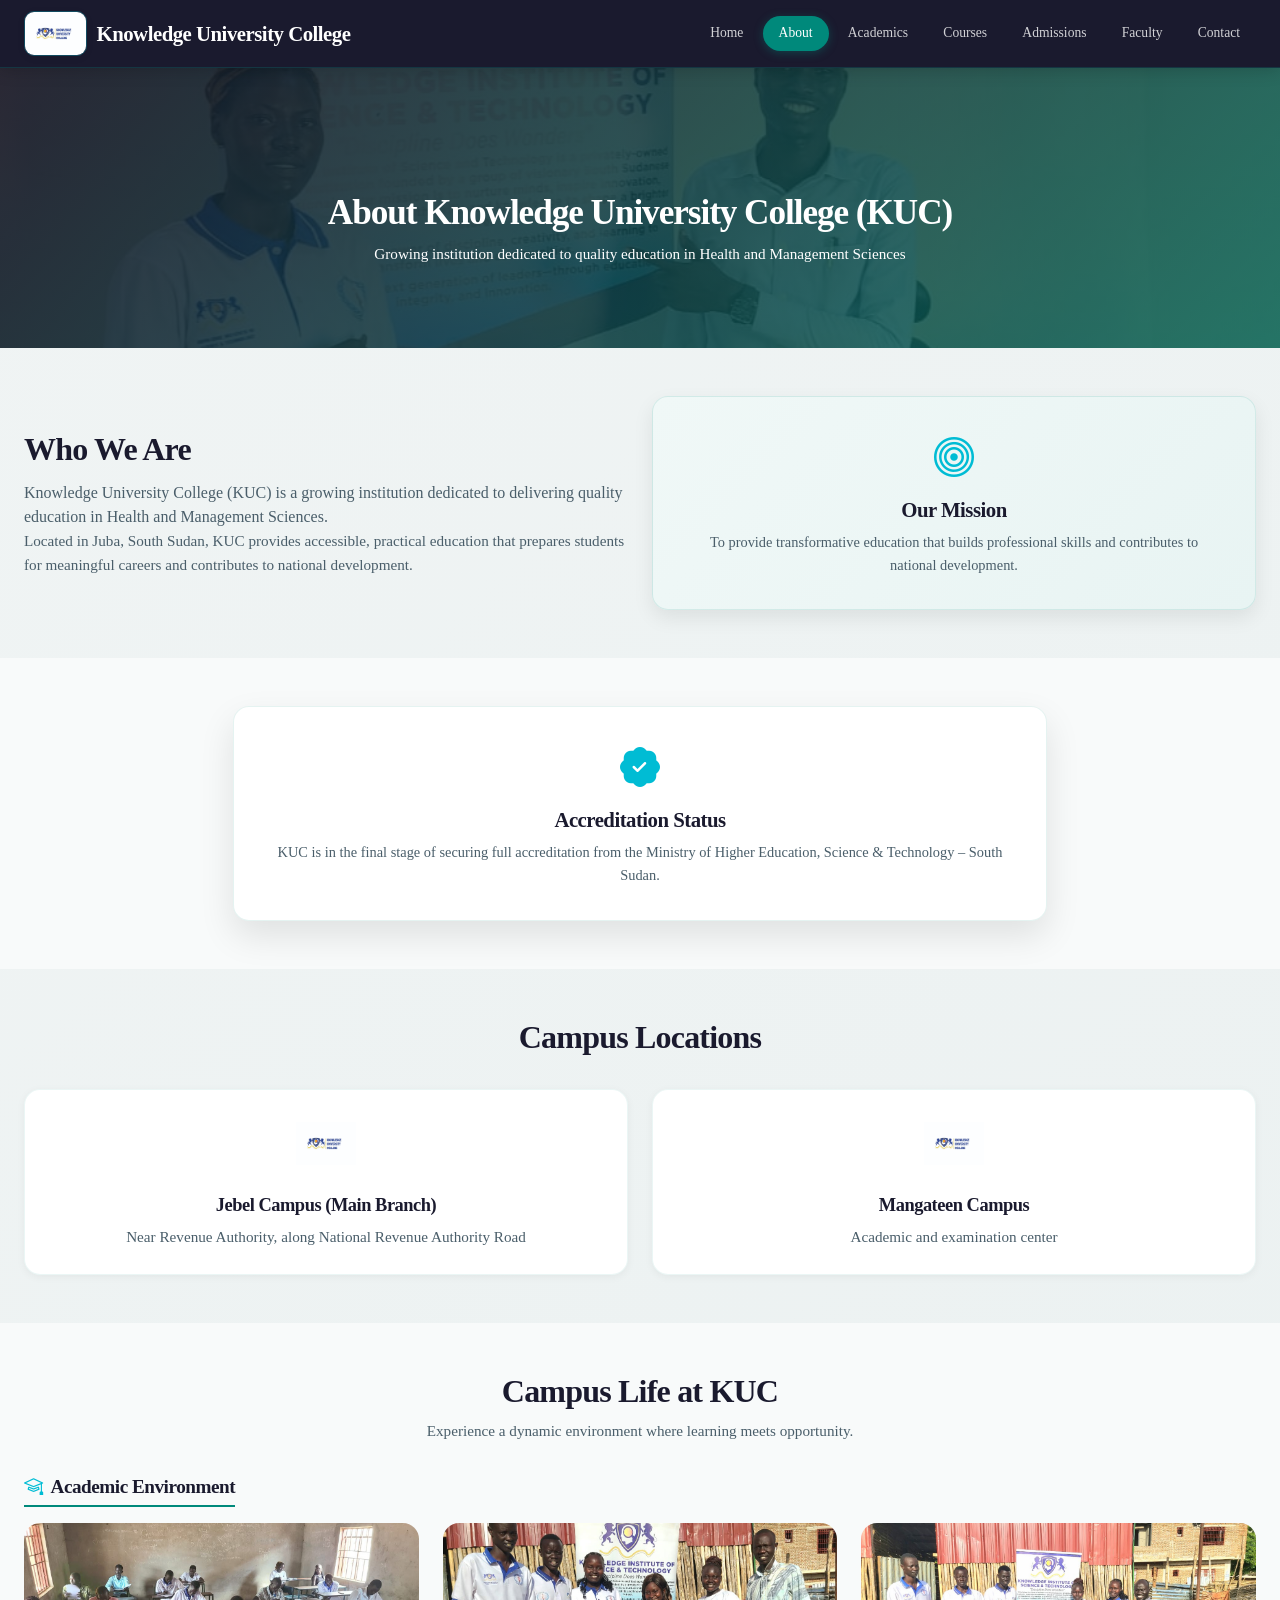
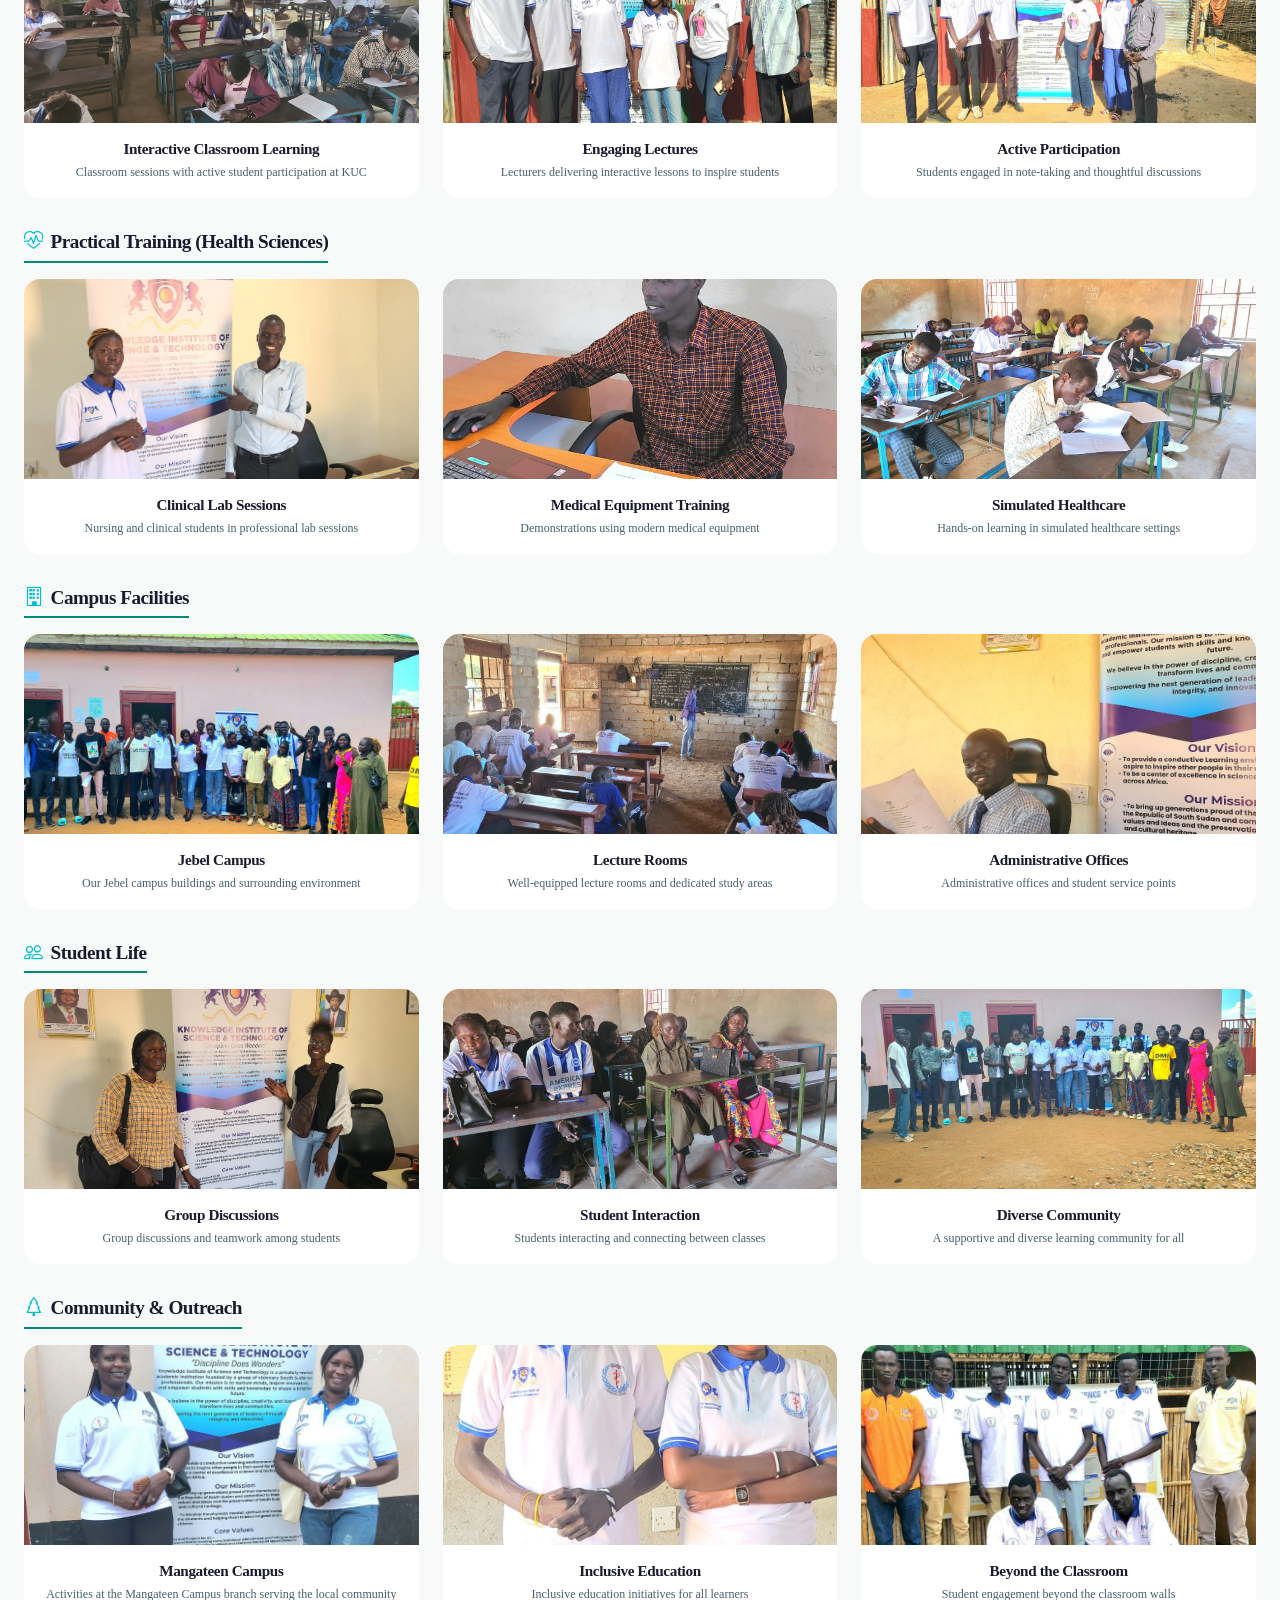
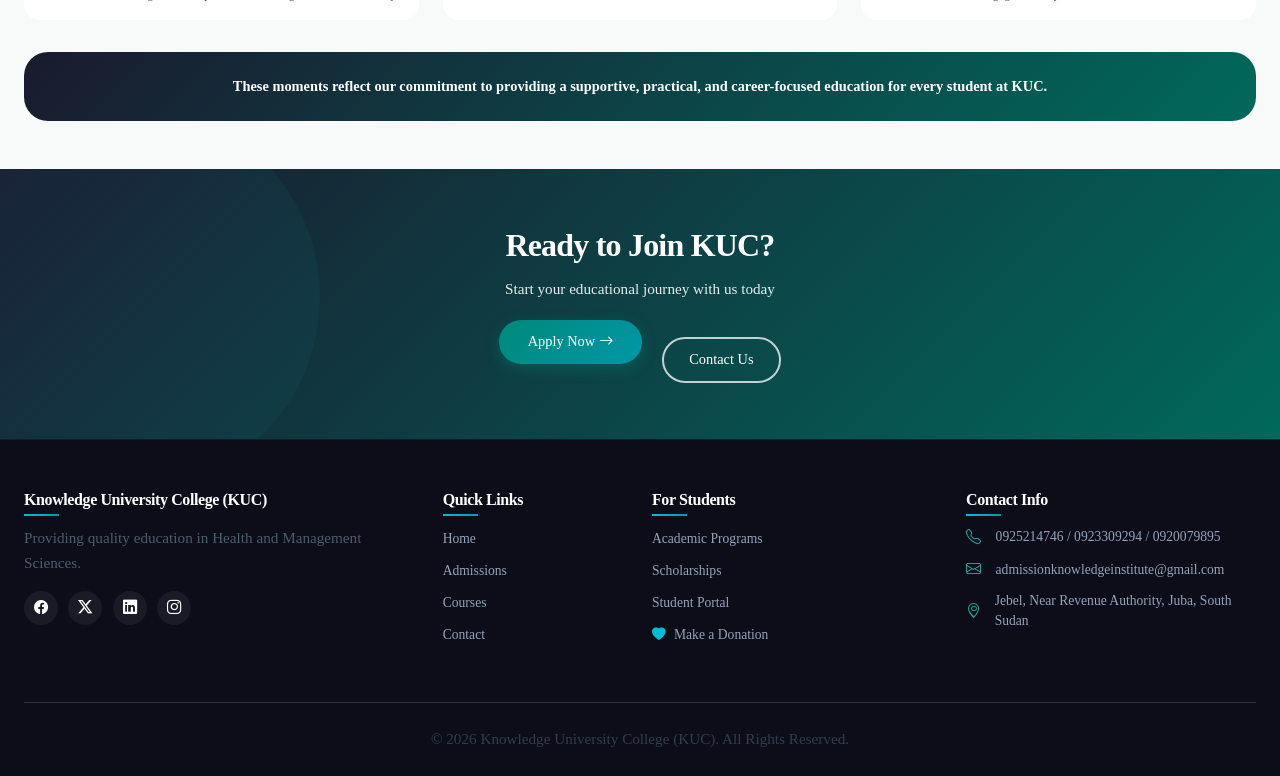
==== commit 4384c7ad: "Update print statement from 'Hello' to 'Goodbye'" ====
--- a/kist/about.html
+++ b/kist/about.html
@@ -19,7 +19,7 @@
     <div class="header-inner">
       <div class="logo-area">
         <img src="images/logo.jpeg" alt="KUC Logo" class="logo-img" onerror="this.src='https://placehold.co/70x70?text=KUC'">
-        <span class="logo-text">KUC</span>
+        <span class="logo-text"> Knowledge University College</span>
       </div>
       <nav class="main-nav">
         <a href="index.html" class="nav-link">Home</a>
